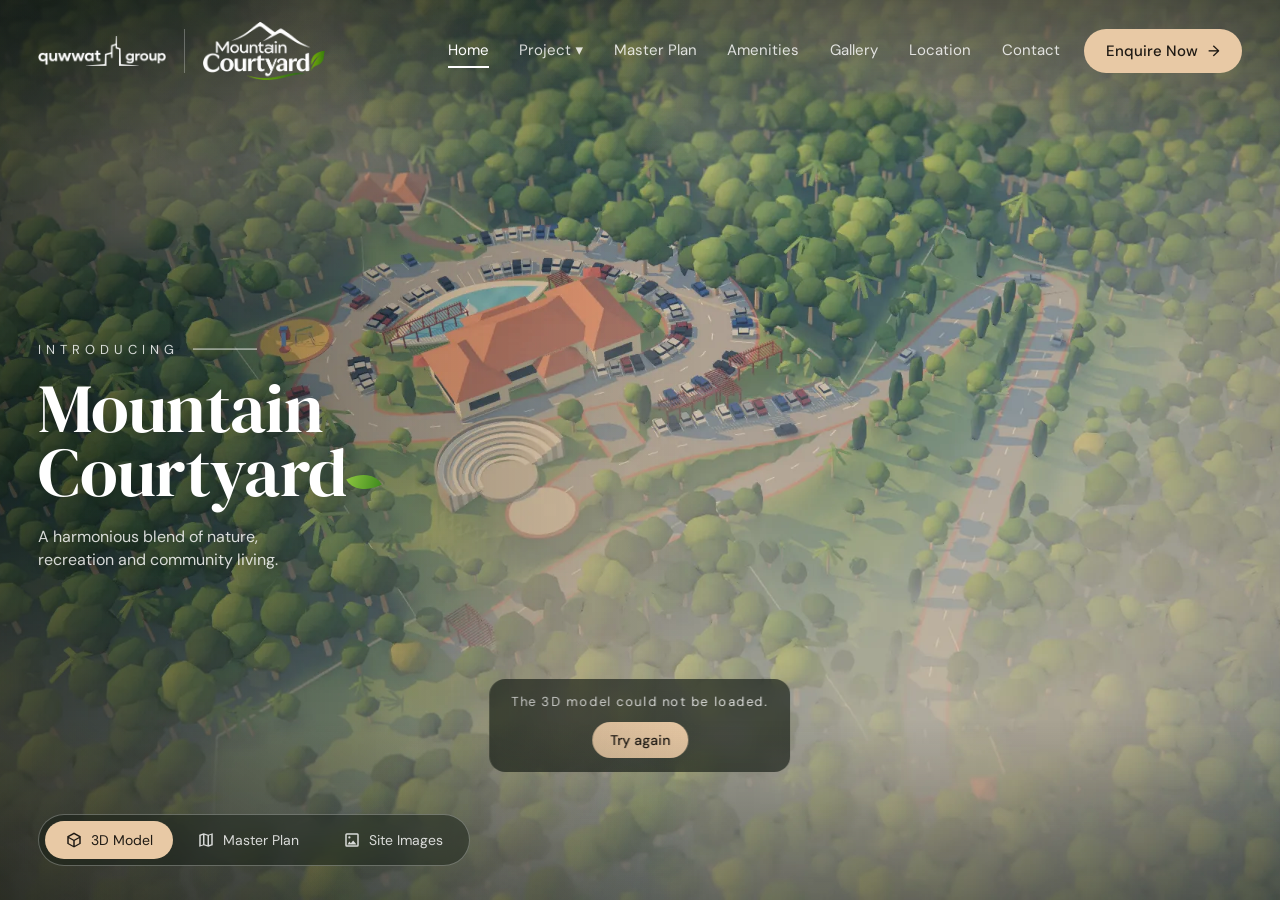
==== index.html @ 10a8ca5a "R9: poster image, benchmark-picked quality tiers - Poster stills of the scene show from the first pa" ====
<!doctype html>
<html lang="en">
<head>
  <meta charset="utf-8" />
  <meta name="viewport" content="width=device-width, initial-scale=1" />
  <title>Mountain Courtyard — Quwwat Group</title>
  <meta name="description" content="Mountain Courtyard by Quwwat Group — a harmonious blend of nature, recreation and community living." />
  <link rel="preconnect" href="https://fonts.googleapis.com" />
  <link rel="preconnect" href="https://fonts.gstatic.com" crossorigin />
  <link href="https://fonts.googleapis.com/css2?family=DM+Sans:wght@400;500;600&family=DM+Serif+Display&display=swap" rel="stylesheet" />
  <link rel="stylesheet" href="./src/styles/hero.css" />
  <link rel="modulepreload" href="./src/hero/main.js" />
  <script type="importmap">
    { "imports": {
      "three": "https://cdn.jsdelivr.net/npm/three@0.170.0/build/three.module.js",
      "three/addons/": "https://cdn.jsdelivr.net/npm/three@0.170.0/examples/jsm/"
    } }
  </script>
</head>
<body>
  <section class="hero is-loading" id="hero">
    <!-- WebGL canvas + CSS2D label layer are injected here -->
    <div class="hero__stage" id="stage" aria-label="Interactive 3D model of Mountain Courtyard"></div>
    <div class="hero__vignette" aria-hidden="true"></div>

    <header class="nav">
      <a class="nav__brand" href="#" aria-label="Quwwat Group — Mountain Courtyard">
        <img src="./public/assets/logos/quwwat_group_logo_white.webp" width="136" height="32" alt="Quwwat Group" class="nav__logo nav__logo--group" />
        <span class="nav__divider" aria-hidden="true"></span>
        <img src="./public/assets/logos/mountain_courtyard_logo_white.webp" width="135" height="64" alt="Mountain Courtyard" class="nav__logo nav__logo--project" />
      </a>
      <nav class="nav__links" id="nav-links" aria-label="Primary">
        <a href="#" class="is-active">Home</a>
        <a href="#">Project <span aria-hidden="true">▾</span></a>
        <a href="#">Master Plan</a>
        <a href="#">Amenities</a>
        <a href="#">Gallery</a>
        <a href="#">Location</a>
        <a href="#">Contact</a>
      </nav>
      <a href="#contact" class="btn btn--sand nav__cta">Enquire Now <span aria-hidden="true">→</span></a>
      <button class="nav__toggle" type="button" aria-expanded="false" aria-controls="nav-links" aria-label="Open menu"><span></span><span></span><span></span></button>
    </header>

    <div class="hero__copy">
      <p class="eyebrow">Introducing</p>
      <h1 class="hero__title">Mountain<br />Courtyard<span class="leaf" aria-hidden="true"></span></h1>
      <p class="hero__lead">A harmonious blend of nature, <br />recreation and community living.</p>
    </div>

    <div class="views" role="tablist" aria-label="View mode">
      <button role="tab" id="tab-3d" aria-selected="true" aria-controls="stage" class="views__tab is-active" data-view="3d">
        <svg viewBox="0 0 24 24" aria-hidden="true"><path d="M12 2 3 7v10l9 5 9-5V7l-9-5Zm0 2.3L18.7 8 12 11.7 5.3 8 12 4.3ZM5 9.7l6 3.3v6.6l-6-3.3V9.7Zm8 9.9V13l6-3.3v6.6l-6 3.3Z"/></svg>3D Model</button>
      <button role="tab" id="tab-plan" aria-selected="false" aria-controls="panel-plan" tabindex="-1" class="views__tab" data-view="plan">
        <svg viewBox="0 0 24 24" aria-hidden="true"><path d="m15 5-6-2-6 2v16l6-2 6 2 6-2V3l-6 2ZM10 5.1l4 1.3v12.5l-4-1.3V5.1ZM5 6.4l3-1v12.5l-3 1V6.4Zm14 11.2-3 1V6.1l3-1v12.5Z"/></svg>Master Plan</button>
      <button role="tab" id="tab-images" aria-selected="false" aria-controls="panel-images" tabindex="-1" class="views__tab" data-view="images">
        <svg viewBox="0 0 24 24" aria-hidden="true"><path d="M19 3H5a2 2 0 0 0-2 2v14a2 2 0 0 0 2 2h14a2 2 0 0 0 2-2V5a2 2 0 0 0-2-2Zm0 16H5V5h14v14Zm-5.5-6.5-3 3.9-2-2.4L6 18h12l-4.5-5.5ZM8.5 10A1.5 1.5 0 1 0 8.5 7a1.5 1.5 0 0 0 0 3Z"/></svg>Site Images</button>
    </div>

    <section class="panel" id="panel-plan" role="tabpanel" aria-labelledby="tab-plan" hidden>
      <figure class="panel__figure">
        <img src="./public/assets/images/master-plan.webp" width="1170" height="812" alt="Master plan of Mountain Courtyard township showing the convention centre, pool, amphitheatre, business park and access roads" loading="lazy" />
        <figcaption>Master plan — Mountain Court Yard Township Project</figcaption>
      </figure>
    </section>

    <section class="panel" id="panel-images" role="tabpanel" aria-labelledby="tab-images" hidden>
      <figure class="panel__figure">
        <img id="gallery-img" src="./public/assets/images/site-render.webp" width="1600" height="1203" alt="" loading="lazy" />
        <figcaption id="gallery-caption"></figcaption>
      </figure>
      <button class="panel__arrow panel__arrow--prev" type="button" data-dir="-1" aria-label="Previous image">‹</button>
      <button class="panel__arrow panel__arrow--next" type="button" data-dir="1" aria-label="Next image">›</button>
      <p class="panel__count" id="gallery-count" aria-live="polite"></p>
    </section>

    <div class="map-controls" aria-label="Map controls">
      <div class="compass" id="compass" title="North"><span>N</span><i></i></div>
      <button class="ctl" data-action="fullscreen" title="Fullscreen" aria-label="Fullscreen">⛶</button>
      <button class="ctl" data-action="reset" title="Reset view" aria-label="Reset view">⟳</button>
      <div class="ctl-group">
        <button class="ctl" data-action="zoom-in" title="Zoom in" aria-label="Zoom in">+</button>
        <button class="ctl" data-action="zoom-out" title="Zoom out" aria-label="Zoom out">−</button>
      </div>
      <button class="ctl" data-action="layers" title="Labels" aria-label="Toggle labels">◈</button>
    </div>

    <div class="shots" aria-label="Camera presets">
      <button class="shots__arrow" data-dir="-1" aria-label="Previous">‹</button>
      <div class="shots__track" id="shots">
        <button class="shot is-active" data-preset="aerial"><span>Aerial View</span></button>
        <button class="shot" data-preset="main-building"><span>Main Building</span></button>
        <button class="shot" data-preset="recreation"><span>Recreation Zone</span></button>
      </div>
      <button class="shots__arrow" data-dir="1" aria-label="Next">›</button>
    </div>

    <!-- Poster: a still of the 3D scene, on screen from the first paint; it stays when the 3D cannot or should not load -->
    <div class="loader" id="loader">
      <picture class="loader__poster">
        <source media="(max-width: 760px), (orientation: portrait)" srcset="./public/assets/images/hero-poster-mobile.webp" />
        <img src="./public/assets/images/hero-poster.webp" width="1920" height="1200" fetchpriority="high"
          alt="Aerial view of Mountain Courtyard: the convention centre, pool and amphitheatre in a forested valley" />
      </picture>
      <div class="loader__status" role="status" aria-live="polite">
        <div class="loader__bar"><i id="loader-fill"></i></div>
        <p id="loader-text">Loading 3D model…</p>
      </div>
    </div>
  </section>

  <script>
    // Browsers block ES modules on file:// pages, so the 3D scene can never load there.
    if (location.protocol === 'file:') {
      document.getElementById('loader-text').innerHTML =
        'This page must be served over http.<br>Double-click <b>start.bat</b> in the project folder (or run <code>python serve.py</code>)<br>and open <b>http://localhost:5173</b>.';
      document.getElementById('loader-text').style.cssText = 'text-align:center;line-height:1.8;letter-spacing:.04em';
    }
  </script>
  <script type="module" src="./src/hero/main.js"></script>
</body>
</html>
---- src/styles/hero.css ----
:root {
  --ink: #ffffff;
  --ink-soft: rgba(255, 255, 255, .82);
  --glass: rgba(14, 22, 16, .42);
  --glass-strong: rgba(14, 22, 16, .62);
  --line: rgba(255, 255, 255, .28);
  --sand: #e8c9a5;
  --sand-ink: #1f1a14;
  --font-ui: "DM Sans", system-ui, sans-serif;
  --font-display: "DM Serif Display", Georgia, serif;
  --gutter: clamp(16px, 3vw, 48px);
}
* { box-sizing: border-box; }
html, body { margin: 0; height: 100%; background: #1c2a1c; color: var(--ink); font-family: var(--font-ui); }
button { font: inherit; color: inherit; }

.hero { position: relative; height: 100vh; height: 100svh; min-height: 560px; overflow: hidden; isolation: isolate; }
.hero__stage { position: absolute; inset: 0; z-index: 0; }
.hero__stage canvas { display: block; width: 100%; height: 100%; touch-action: none; }
.hero__stage .labels { position: absolute; inset: 0; pointer-events: none; }
.hero__vignette { position: absolute; inset: 0; z-index: 1; pointer-events: none;
  background:
    linear-gradient(90deg, rgba(8, 14, 9, .55) 0%, rgba(8, 14, 9, .18) 32%, transparent 55%),
    linear-gradient(180deg, rgba(8, 14, 9, .45) 0%, transparent 18%, transparent 80%, rgba(8, 14, 9, .35) 100%); }

/* ---------- nav ---------- */
.nav { position: absolute; z-index: 3; top: 0; left: 0; right: 0; display: flex; align-items: center; gap: 24px;
  padding: 22px var(--gutter); }
.nav__brand { display: flex; align-items: center; gap: 18px; text-decoration: none; }
.nav__logo--group { height: 30px; width: auto; }
.nav__logo--project { height: 58px; width: auto; }
.nav__divider { width: 1px; height: 44px; background: var(--line); }
.nav__links { display: flex; gap: clamp(16px, 2.4vw, 40px); margin-left: auto; }
.nav__links a { color: var(--ink-soft); text-decoration: none; font-size: 15px; padding: 6px 0; border-bottom: 2px solid transparent; }
.nav__links a:hover, .nav__links a.is-active { color: var(--ink); border-color: var(--ink); }

.btn { white-space: nowrap; display: inline-flex; align-items: center; gap: 10px; border-radius: 999px; padding: 12px 22px; font-weight: 500;
  font-size: 15px; text-decoration: none; cursor: pointer; border: 0; transition: transform .2s, background .2s; }
.btn:hover { transform: translateY(-1px); }
.btn--sand { background: var(--sand); color: var(--sand-ink); }
.btn--ghost { background: rgba(0, 0, 0, .18); border: 1.5px solid rgba(255, 255, 255, .7); color: var(--ink); backdrop-filter: blur(6px); }
.btn__play { display: grid; place-items: center; width: 30px; height: 30px; border-radius: 50%; background: var(--sand); color: var(--sand-ink); font-size: 11px; }

/* ---------- hero copy ---------- */
.hero__copy { position: absolute; z-index: 2; left: var(--gutter); top: 50%; transform: translateY(-42%); max-width: 460px; pointer-events: none; }
.hero__copy > * { pointer-events: auto; }
.eyebrow { display: flex; align-items: center; gap: 14px; margin: 0 0 18px; font-size: 13px; letter-spacing: .38em; text-transform: uppercase; color: var(--ink-soft); }
.eyebrow::after { content: ""; width: 64px; height: 1px; background: var(--ink-soft); }
.hero__title { margin: 0; font: 400 clamp(44px, 5.4vw, 86px)/.92 var(--font-display); letter-spacing: -.01em; text-shadow: 0 2px 24px rgba(0, 0, 0, .35); }
.leaf { display: inline-block; width: .42em; height: .3em; margin-left: .06em; border-radius: 0 100% 0 100%; background: linear-gradient(135deg, #8cc63f, #3f8a1e); transform: rotate(-28deg) translateY(-.05em); }
.hero__lead { margin: 22px 0 30px; font-size: clamp(16px, 1.25vw, 20px); line-height: 1.45; color: var(--ink-soft); text-shadow: 0 1px 12px rgba(0, 0, 0, .4); }

/* ---------- view switcher ---------- */
.views { position: absolute; z-index: 2; left: var(--gutter); bottom: 34px; display: flex; gap: 4px; padding: 6px;
  border-radius: 999px; background: var(--glass); border: 1px solid var(--line); backdrop-filter: blur(10px); }
.views__tab { white-space: nowrap; border: 0; background: transparent; padding: 10px 20px; border-radius: 999px; cursor: pointer; color: var(--ink-soft); font-size: 14px; }
.views__tab.is-active { background: var(--sand); color: var(--sand-ink); }

/* ---------- map controls ---------- */
.map-controls { position: absolute; z-index: 2; right: var(--gutter); top: 50%; transform: translateY(-50%); display: flex; flex-direction: column; align-items: center; gap: 12px; }
.compass { position: relative; width: 62px; height: 62px; border-radius: 50%; background: var(--glass-strong); border: 1.5px solid var(--line); margin-bottom: 18px; }
.compass span { position: absolute; top: 6px; left: 50%; transform: translateX(-50%); font-size: 11px; font-weight: 600; }
.compass i { position: absolute; left: 50%; top: 50%; width: 0; height: 0; border-left: 6px solid transparent; border-right: 6px solid transparent;
  border-bottom: 20px solid #e2463a; transform: translate(-50%, -78%); transform-origin: 50% 78%; }
.ctl-group { display: flex; flex-direction: column; border-radius: 14px; overflow: hidden; background: var(--glass-strong); border: 1px solid var(--line); }
.ctl { width: 48px; height: 48px; border: 0; border-radius: 14px; background: var(--glass-strong); cursor: pointer; font-size: 20px; display: grid; place-items: center; }
.ctl-group .ctl { border-radius: 0; background: transparent; }
.ctl:hover { background: rgba(255, 255, 255, .16); }

/* ---------- camera preset thumbnails ---------- */
.shots { position: absolute; z-index: 2; right: var(--gutter); bottom: 34px; display: flex; align-items: center; gap: 10px; padding: 14px;
  border-radius: 18px; background: var(--glass); border: 1px solid var(--line); backdrop-filter: blur(10px); }
.shots__track { display: flex; gap: 12px; }
.shot { position: relative; width: 168px; height: 108px; border-radius: 10px; border: 2px solid transparent; cursor: pointer; overflow: hidden;
  background: linear-gradient(160deg, #6f9a4a, #2f4d24) center/cover; }
.shot.is-active { border-color: #fff; }
.shot span { position: absolute; left: 10px; bottom: 8px; font-size: 13px; text-shadow: 0 1px 6px rgba(0, 0, 0, .7); }
.shots__arrow { width: 34px; height: 34px; border-radius: 50%; border: 1px solid var(--line); background: rgba(0, 0, 0, .25); cursor: pointer; font-size: 18px; }

/* ---------- loader / poster ---------- */
/* The poster (a still of the 3D scene) sits where the canvas will be, under the vignette, nav and hero copy,
   so the page looks complete from the first paint. It fades out when the 3D scene is ready and stays put
   (.is-static) when 3D is unavailable or data saver is on. */
.loader { position: absolute; z-index: 0; inset: 0; background: radial-gradient(circle at 50% 45%, #2c4a2a, #121c13);
  transition: opacity .9s ease, visibility .9s; }
.loader.is-done { opacity: 0; visibility: hidden; }
.loader__poster img { position: absolute; inset: 0; width: 100%; height: 100%; object-fit: cover; }
.loader__status { position: absolute; left: 50%; bottom: 128px; transform: translateX(-50%); display: grid; justify-items: center; gap: 12px;
  padding: 14px 22px; border-radius: 16px; background: var(--glass-strong); backdrop-filter: blur(8px); }
.loader__bar { width: 220px; height: 3px; border-radius: 3px; background: rgba(255, 255, 255, .15); overflow: hidden; }
.loader__bar i { display: block; height: 100%; width: 0; background: var(--sand); transition: width .2s; }
.loader p { margin: 0; font-size: 13px; letter-spacing: .12em; color: var(--ink-soft); text-align: center; }
.loader__action { border: 0; cursor: pointer; padding: 9px 18px; font-size: 14px; }
/* 3D controls only make sense once the scene is running */
.hero.is-loading .shots, .hero.is-loading .map-controls, .hero.is-static .shots, .hero.is-static .map-controls { visibility: hidden; }
.hero.is-static .loader__bar { display: none; }
.hero.view-2d .loader { display: none; }

/* ---------- responsive ---------- */
@media (max-width: 1100px) {
  .nav__links { display: none; }
  .nav .btn--sand { margin-left: auto; }
  .shot { width: 128px; height: 84px; }
}
@media (max-width: 760px) {
  .nav { padding-top: 14px; gap: 12px; }
  .nav__logo--group { height: 20px; } .nav__logo--project { height: 38px; } .nav__divider { height: 28px; }
  .nav .btn--sand { padding: 9px 14px; font-size: 13px; }
  .hero__copy { top: auto; bottom: 150px; transform: none; right: var(--gutter); }
  .hero__lead br { display: none; }
  .map-controls { top: 96px; transform: none; gap: 8px; }
  .compass { width: 46px; height: 46px; margin-bottom: 6px; }
  .ctl { width: 40px; height: 40px; font-size: 17px; }
  .shots { display: none; }
  .views { left: 50%; transform: translateX(-50%); bottom: 18px; }
  .views__tab { padding: 9px 14px; font-size: 13px; }
}
@media (prefers-reduced-motion: reduce) { * { transition: none !important; } }

/* ---------- controls feedback ---------- */
.hero__stage canvas:focus-visible { outline: 2px solid var(--sand); outline-offset: -4px; }
.zoom-hint { position: absolute; left: 50%; top: 50%; transform: translate(-50%, -50%); z-index: 2; padding: 10px 18px; border-radius: 999px;
  background: rgba(10, 16, 11, .72); font-size: 14px; pointer-events: none; opacity: 0; transition: opacity .3s; }
.zoom-hint.is-visible { opacity: 1; }
.intro-skip { position: absolute; left: 50%; bottom: 150px; transform: translateX(-50%); z-index: 3; padding: 9px 18px; border: 1px solid var(--line);
  border-radius: 999px; background: var(--glass-strong); color: var(--ink); font: 500 13px var(--font-ui); letter-spacing: .08em; cursor: pointer;
  opacity: 0; visibility: hidden; transition: opacity .4s, visibility .4s; }
.intro-skip.is-visible { opacity: 1; visibility: visible; }
.compass { cursor: pointer; }
.compass i { transition: none; }
.hero:fullscreen .nav, .hero:fullscreen .hero__copy { opacity: .0; pointer-events: none; }

/* ---------- hotspot labels (CSS2D) ---------- */
.labels { z-index: 1; }
.labels--off .pin { visibility: hidden; }
.pin { display: flex; flex-direction: column; align-items: center; padding: 0; border: 0; background: none; cursor: pointer;
  pointer-events: auto; transition: opacity .25s; color: var(--ink); font: 500 13px/1 var(--font-ui); }
.pin.is-hidden { pointer-events: none; }
.pin__label { padding: 8px 13px; border-radius: 999px; background: rgba(14, 22, 16, .7); border: 1px solid rgba(255, 255, 255, .35);
  backdrop-filter: blur(8px); white-space: nowrap; box-shadow: 0 4px 16px rgba(0, 0, 0, .25); transition: background .2s, color .2s, transform .2s; }
.pin__stem { width: 1.5px; height: 26px; background: linear-gradient(rgba(255, 255, 255, .8), rgba(255, 255, 255, .2)); }
.pin__dot { width: 10px; height: 10px; border-radius: 50%; background: var(--sand); box-shadow: 0 0 0 4px rgba(232, 201, 165, .35); animation: pin-pulse 2.4s ease-in-out infinite; }
.pin:hover .pin__label, .pin:focus-visible .pin__label { background: var(--sand); color: var(--sand-ink); transform: translateY(-2px); }
.pin:focus-visible { outline: none; }
.pin:focus-visible .pin__label { outline: 2px solid #fff; outline-offset: 2px; }
@keyframes pin-pulse { 50% { box-shadow: 0 0 0 9px rgba(232, 201, 165, 0); } }

/* ---------- detail card ---------- */
.card { position: relative; width: 320px; border-radius: 16px; overflow: hidden; pointer-events: auto;
  background: rgba(250, 246, 240, .97); color: #1f2a20; box-shadow: 0 18px 50px rgba(0, 0, 0, .35);
  opacity: 0; transition: opacity .25s ease; font-family: var(--font-ui); }
.card.is-open { opacity: 1; }
.card::after { content: ""; position: absolute; left: -7px; top: 50%; width: 14px; height: 14px; background: inherit; transform: translateY(-50%) rotate(45deg); }
.card { overflow: visible; } .card__img { border-radius: 16px 16px 0 0; }
.card__img { display: block; width: 100%; height: 150px; object-fit: cover; }
.card__body { padding: 18px 20px 20px; }
.card__eyebrow { margin: 0 0 6px; font-size: 11px; letter-spacing: .22em; text-transform: uppercase; color: #7a6a52; }
.card__title { margin: 0 0 8px; font: 400 26px/1.1 var(--font-display); }
.card__text { margin: 0 0 12px; font-size: 14px; line-height: 1.5; color: #3d4a3e; }
.card__tags { display: flex; flex-wrap: wrap; gap: 6px; margin: 0 0 16px; padding: 0; list-style: none; }
.card__tags li { padding: 4px 10px; border-radius: 999px; background: #e9efe3; color: #35502c; font-size: 12px; }
.card__actions { display: flex; gap: 8px; }
.btn--sm { padding: 9px 16px; font-size: 14px; }
.card__close { position: absolute; top: 10px; right: 10px; width: 30px; height: 30px; border: 0; border-radius: 50%;
  background: rgba(0, 0, 0, .07); color: #1f2a20; font-size: 20px; line-height: 1; cursor: pointer; }
.card__close:hover { background: rgba(0, 0, 0, .14); }
.card:focus { outline: none; }

/* mobile: bottom sheet */
.card--sheet { position: absolute; z-index: 4; left: 12px; right: 12px; bottom: 12px; width: auto; margin: 0; transform: translateY(16px);
  transition: opacity .25s ease, transform .25s ease; }
.card--sheet.is-open { transform: none; }
.card--sheet::after { display: none; }
@media (max-width: 760px) { .pin__label { padding: 6px 10px; font-size: 12px; } .pin__stem { height: 16px; } }
.hero__copy, .views { transition: opacity .3s ease; }
@media (max-width: 760px) { .hero.has-selection .hero__copy, .hero.has-selection .views { opacity: 0; pointer-events: none; } }

/* ===================== Phase 7 polish ===================== */
.views__tab { display: inline-flex; align-items: center; gap: 8px; }
.views__tab svg { width: 18px; height: 18px; fill: currentColor; flex: none; }
.views__tab:focus-visible, .shot:focus-visible, .ctl:focus-visible, .btn:focus-visible, .compass:focus-visible { outline: 2px solid #fff; outline-offset: 2px; }
.shot { background-size: cover; background-position: center; transition: border-color .2s, transform .2s; }
.shot:hover { transform: translateY(-2px); }
.shot::after { content: ""; position: absolute; inset: 0; background: linear-gradient(transparent 55%, rgba(0, 0, 0, .55)); }
.shot span { z-index: 1; }

/* mobile menu */
.nav__toggle { display: none; width: 42px; height: 42px; border: 1px solid var(--line); border-radius: 50%; background: var(--glass-strong);
  cursor: pointer; flex-direction: column; justify-content: center; align-items: center; gap: 4px; }
.nav__toggle span { width: 16px; height: 1.5px; background: #fff; transition: transform .25s, opacity .25s; }
.nav.is-open .nav__toggle span:nth-child(1) { transform: translateY(5.5px) rotate(45deg); }
.nav.is-open .nav__toggle span:nth-child(2) { opacity: 0; }
.nav.is-open .nav__toggle span:nth-child(3) { transform: translateY(-5.5px) rotate(-45deg); }
@media (max-width: 1100px) {
  .nav__toggle { display: inline-flex; }
  .nav .nav__cta { margin-left: auto; }
  .nav__links { position: absolute; top: 100%; right: var(--gutter); left: auto; display: flex; flex-direction: column; gap: 2px; min-width: 220px;
    padding: 10px; border-radius: 16px; background: rgba(14, 22, 16, .9); border: 1px solid var(--line); backdrop-filter: blur(12px);
    opacity: 0; visibility: hidden; transform: translateY(-6px); transition: opacity .2s, transform .2s, visibility .2s; }
  .nav__links a { padding: 10px 12px; border: 0; border-radius: 10px; }
  .nav__links a:hover, .nav__links a.is-active { background: rgba(255, 255, 255, .1); }
  .nav.is-open .nav__links { opacity: 1; visibility: visible; transform: none; }
}

/* master plan / site images panels */
.panel { position: absolute; inset: 0; z-index: 1; display: grid; place-items: center; padding: 110px calc(var(--gutter) + 80px) 120px calc(var(--gutter) + 470px);
  background: radial-gradient(circle at 60% 50%, #2b3f2a, #101810); animation: panel-in .35s ease; }
.panel[hidden] { display: none; }
@keyframes panel-in { from { opacity: 0; } }
.panel__figure { margin: 0; max-width: 100%; max-height: 100%; display: flex; flex-direction: column; align-items: center; gap: 10px; min-height: 0; }
.panel__figure img { max-width: 100%; max-height: calc(100vh - 290px); width: auto; height: auto; border-radius: 14px; box-shadow: 0 20px 60px rgba(0, 0, 0, .45); background: #fff; object-fit: contain; }
.panel__figure figcaption { font-size: 13px; color: var(--ink-soft); }
.panel__arrow { position: absolute; top: 50%; width: 44px; height: 44px; border-radius: 50%; border: 1px solid var(--line); background: var(--glass-strong); font-size: 24px; cursor: pointer; }
.panel__arrow--prev { left: calc(var(--gutter) + 440px); } .panel__arrow--next { right: calc(var(--gutter) + 80px); }
.panel__count { position: absolute; bottom: 92px; left: 50%; margin: 0; font-size: 12px; letter-spacing: .1em; color: var(--ink-soft); }
.hero.view-2d .shots, .hero.view-2d .map-controls, .hero.view-2d .hero__vignette { display: none; }


@media (max-width: 1100px) { .panel { padding: 100px 80px 110px; } .panel__arrow--prev { left: 20px; } .panel__arrow--next { right: 20px; } }
@media (max-width: 760px) {
  .panel { padding: 88px 14px 90px; }
  .panel__figure img { max-height: calc(100svh - 230px); }
  .panel__arrow { top: auto; bottom: 86px; } .panel__count { bottom: 100px; }
  .hero.view-2d .hero__copy { display: none; }
}
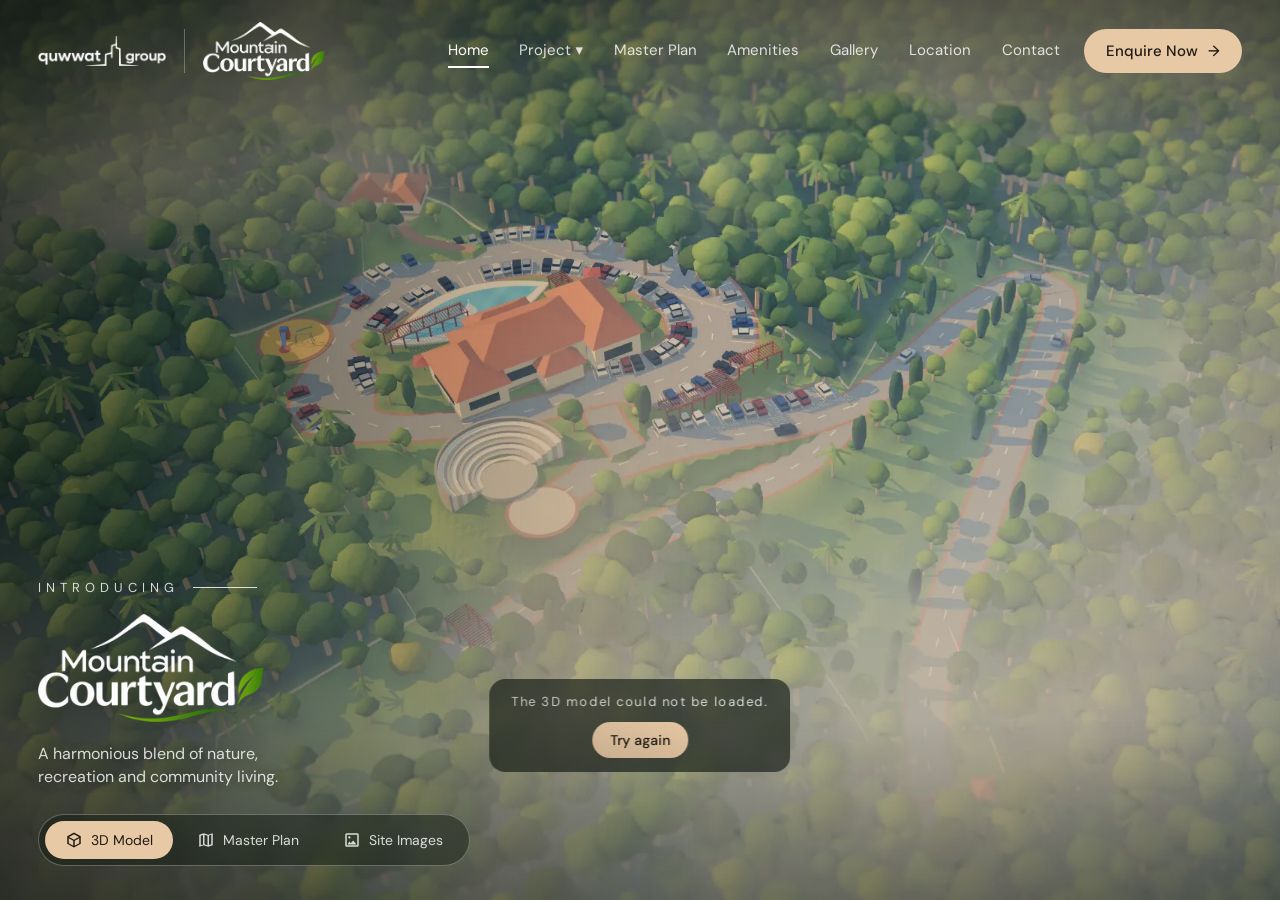
==== commit 32f69273: "Zoomed In and text to logo change" ====
--- a/index.html
+++ b/index.html
@@ -44,7 +44,7 @@
 
     <div class="hero__copy">
       <p class="eyebrow">Introducing</p>
-      <h1 class="hero__title">Mountain<br />Courtyard<span class="leaf" aria-hidden="true"></span></h1>
+      <h1 class="hero__title"><img src="./public/assets/logos/mountain_courtyard_logo_white.webp" width="135" height="64" alt="Mountain Courtyard" class="hero__logo" /></h1>
       <p class="hero__lead">A harmonious blend of nature, <br />recreation and community living.</p>
     </div>
 
--- a/src/styles/hero.css
+++ b/src/styles/hero.css
@@ -42,13 +42,14 @@
 .btn__play { display: grid; place-items: center; width: 30px; height: 30px; border-radius: 50%; background: var(--sand); color: var(--sand-ink); font-size: 11px; }
 
 /* ---------- hero copy ---------- */
-.hero__copy { position: absolute; z-index: 2; left: var(--gutter); top: 50%; transform: translateY(-42%); max-width: 460px; pointer-events: none; }
+.hero__copy { position: absolute; z-index: 2; left: var(--gutter); bottom: 112px; max-width: 460px; pointer-events: none; }
 .hero__copy > * { pointer-events: auto; }
 .eyebrow { display: flex; align-items: center; gap: 14px; margin: 0 0 18px; font-size: 13px; letter-spacing: .38em; text-transform: uppercase; color: var(--ink-soft); }
 .eyebrow::after { content: ""; width: 64px; height: 1px; background: var(--ink-soft); }
 .hero__title { margin: 0; font: 400 clamp(44px, 5.4vw, 86px)/.92 var(--font-display); letter-spacing: -.01em; text-shadow: 0 2px 24px rgba(0, 0, 0, .35); }
+.hero__logo { display: block; width: auto; height: clamp(84px, 8.4vw, 140px); filter: drop-shadow(0 2px 18px rgba(0, 0, 0, .35)); }
 .leaf { display: inline-block; width: .42em; height: .3em; margin-left: .06em; border-radius: 0 100% 0 100%; background: linear-gradient(135deg, #8cc63f, #3f8a1e); transform: rotate(-28deg) translateY(-.05em); }
-.hero__lead { margin: 22px 0 30px; font-size: clamp(16px, 1.25vw, 20px); line-height: 1.45; color: var(--ink-soft); text-shadow: 0 1px 12px rgba(0, 0, 0, .4); }
+.hero__lead { margin: 20px 0 0; font-size: clamp(16px, 1.25vw, 20px); line-height: 1.45; color: var(--ink-soft); text-shadow: 0 1px 12px rgba(0, 0, 0, .4); }
 
 /* ---------- view switcher ---------- */
 .views { position: absolute; z-index: 2; left: var(--gutter); bottom: 34px; display: flex; gap: 4px; padding: 6px;
@@ -106,7 +107,10 @@
   .nav { padding-top: 14px; gap: 12px; }
   .nav__logo--group { height: 20px; } .nav__logo--project { height: 38px; } .nav__divider { height: 28px; }
   .nav .btn--sand { padding: 9px 14px; font-size: 13px; }
-  .hero__copy { top: auto; bottom: 150px; transform: none; right: var(--gutter); }
+  .hero__copy { bottom: 86px; right: var(--gutter); }
+  .hero__logo { height: 72px; }
+  .eyebrow { margin-bottom: 12px; }
+  .hero__lead { margin-top: 12px; }
   .hero__lead br { display: none; }
   .map-controls { top: 96px; transform: none; gap: 8px; }
   .compass { width: 46px; height: 46px; margin-bottom: 6px; }
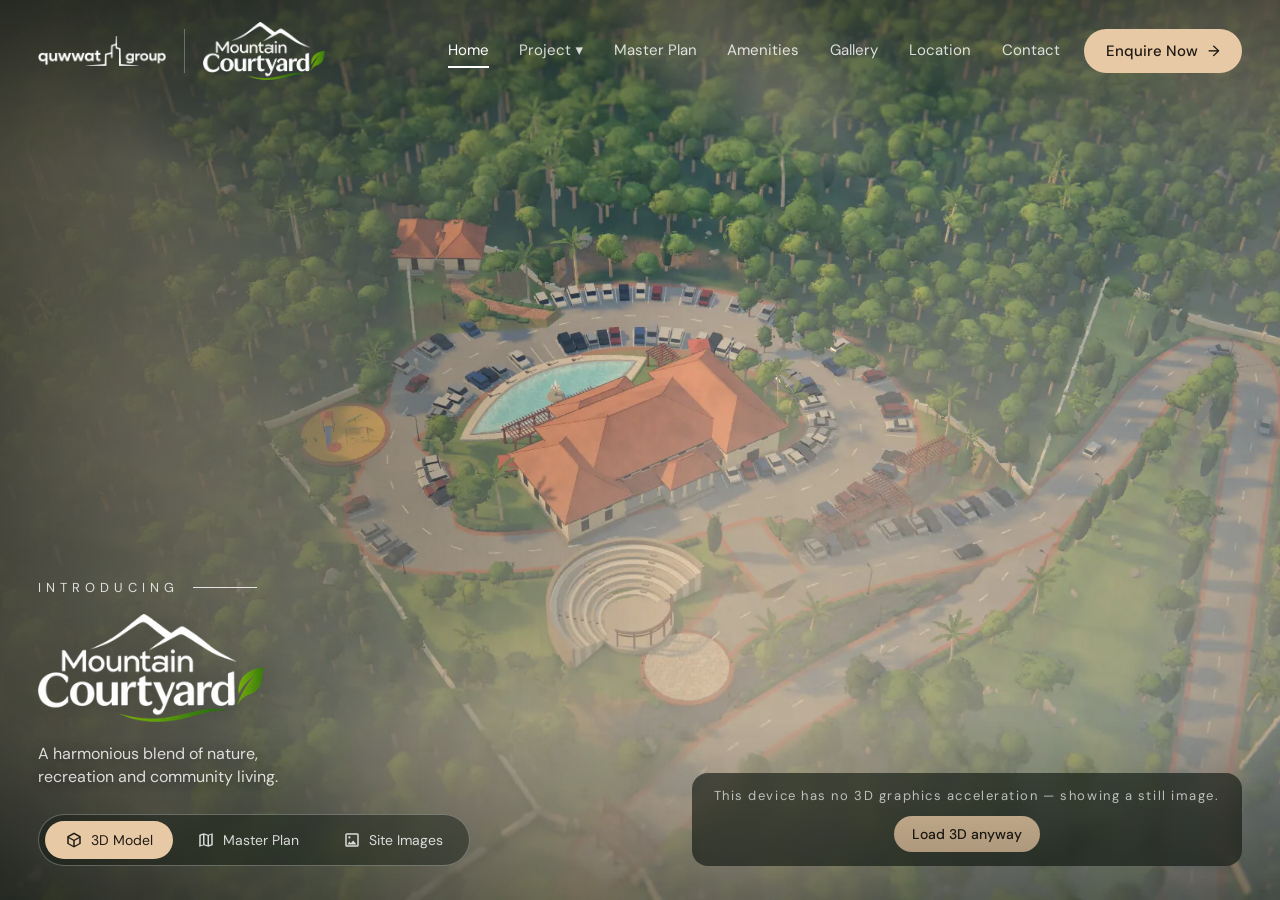
==== commit 1ba16a9a: "R9: three-file model with streaming forest, rebuild script, Lighthouse fixes - R9.2: the model build" ====
--- a/index.html
+++ b/index.html
@@ -7,7 +7,9 @@
   <meta name="description" content="Mountain Courtyard by Quwwat Group — a harmonious blend of nature, recreation and community living." />
   <link rel="preconnect" href="https://fonts.googleapis.com" />
   <link rel="preconnect" href="https://fonts.gstatic.com" crossorigin />
-  <link href="https://fonts.googleapis.com/css2?family=DM+Sans:wght@400;500;600&family=DM+Serif+Display&display=swap" rel="stylesheet" />
+  <!-- Fonts load without holding up the first paint (text shows in the fallback face, then swaps) -->
+  <link rel="stylesheet" href="https://fonts.googleapis.com/css2?family=DM+Sans:wght@400;500;600&family=DM+Serif+Display&display=swap" media="print" onload="this.media='all'" />
+  <noscript><link rel="stylesheet" href="https://fonts.googleapis.com/css2?family=DM+Sans:wght@400;500;600&family=DM+Serif+Display&display=swap" /></noscript>
   <link rel="stylesheet" href="./src/styles/hero.css" />
   <link rel="modulepreload" href="./src/hero/main.js" />
   <script type="importmap">
@@ -20,7 +22,7 @@
 <body>
   <section class="hero is-loading" id="hero">
     <!-- WebGL canvas + CSS2D label layer are injected here -->
-    <div class="hero__stage" id="stage" aria-label="Interactive 3D model of Mountain Courtyard"></div>
+    <div class="hero__stage" id="stage" role="region" aria-label="Interactive 3D model of Mountain Courtyard"></div>
     <div class="hero__vignette" aria-hidden="true"></div>
 
     <header class="nav">
@@ -74,7 +76,7 @@
       <p class="panel__count" id="gallery-count" aria-live="polite"></p>
     </section>
 
-    <div class="map-controls" aria-label="Map controls">
+    <div class="map-controls" role="group" aria-label="Map controls">
       <div class="compass" id="compass" title="North"><span>N</span><i></i></div>
       <button class="ctl" data-action="fullscreen" title="Fullscreen" aria-label="Fullscreen">⛶</button>
       <button class="ctl" data-action="reset" title="Reset view" aria-label="Reset view">⟳</button>
@@ -85,7 +87,7 @@
       <button class="ctl" data-action="layers" title="Labels" aria-label="Toggle labels">◈</button>
     </div>
 
-    <div class="shots" aria-label="Camera presets">
+    <div class="shots" role="group" aria-label="Camera presets">
       <button class="shots__arrow" data-dir="-1" aria-label="Previous">‹</button>
       <div class="shots__track" id="shots">
         <button class="shot is-active" data-preset="aerial"><span>Aerial View</span></button>
--- a/src/styles/hero.css
+++ b/src/styles/hero.css
@@ -86,7 +86,8 @@
   transition: opacity .9s ease, visibility .9s; }
 .loader.is-done { opacity: 0; visibility: hidden; }
 .loader__poster img { position: absolute; inset: 0; width: 100%; height: 100%; object-fit: cover; }
-.loader__status { position: absolute; left: 50%; bottom: 128px; transform: translateX(-50%); display: grid; justify-items: center; gap: 12px;
+/* The loading note sits where the preset thumbnails appear later (bottom right), clear of the hero copy. */
+.loader__status { position: absolute; right: var(--gutter); bottom: 34px; display: grid; justify-items: center; gap: 12px;
   padding: 14px 22px; border-radius: 16px; background: var(--glass-strong); backdrop-filter: blur(8px); }
 .loader__bar { width: 220px; height: 3px; border-radius: 3px; background: rgba(255, 255, 255, .15); overflow: hidden; }
 .loader__bar i { display: block; height: 100%; width: 0; background: var(--sand); transition: width .2s; }
@@ -126,10 +127,15 @@
 .zoom-hint { position: absolute; left: 50%; top: 50%; transform: translate(-50%, -50%); z-index: 2; padding: 10px 18px; border-radius: 999px;
   background: rgba(10, 16, 11, .72); font-size: 14px; pointer-events: none; opacity: 0; transition: opacity .3s; }
 .zoom-hint.is-visible { opacity: 1; }
-.intro-skip { position: absolute; left: 50%; bottom: 150px; transform: translateX(-50%); z-index: 3; padding: 9px 18px; border: 1px solid var(--line);
+.intro-skip { position: absolute; right: var(--gutter); bottom: 150px; z-index: 3; padding: 9px 18px; border: 1px solid var(--line);
   border-radius: 999px; background: var(--glass-strong); color: var(--ink); font: 500 13px var(--font-ui); letter-spacing: .08em; cursor: pointer;
   opacity: 0; visibility: hidden; transition: opacity .4s, visibility .4s; }
 .intro-skip.is-visible { opacity: 1; visibility: visible; }
+/* Phones: the hero copy fills the bottom of the screen, so both go under the header instead */
+@media (max-width: 760px) {
+  .loader__status { right: auto; bottom: auto; left: 50%; top: 104px; transform: translateX(-50%); width: max-content; max-width: calc(100% - 2 * var(--gutter)); }
+  .intro-skip { right: auto; bottom: auto; left: 50%; top: 104px; transform: translateX(-50%); }
+}
 .compass { cursor: pointer; }
 .compass i { transition: none; }
 .hero:fullscreen .nav, .hero:fullscreen .hero__copy { opacity: .0; pointer-events: none; }
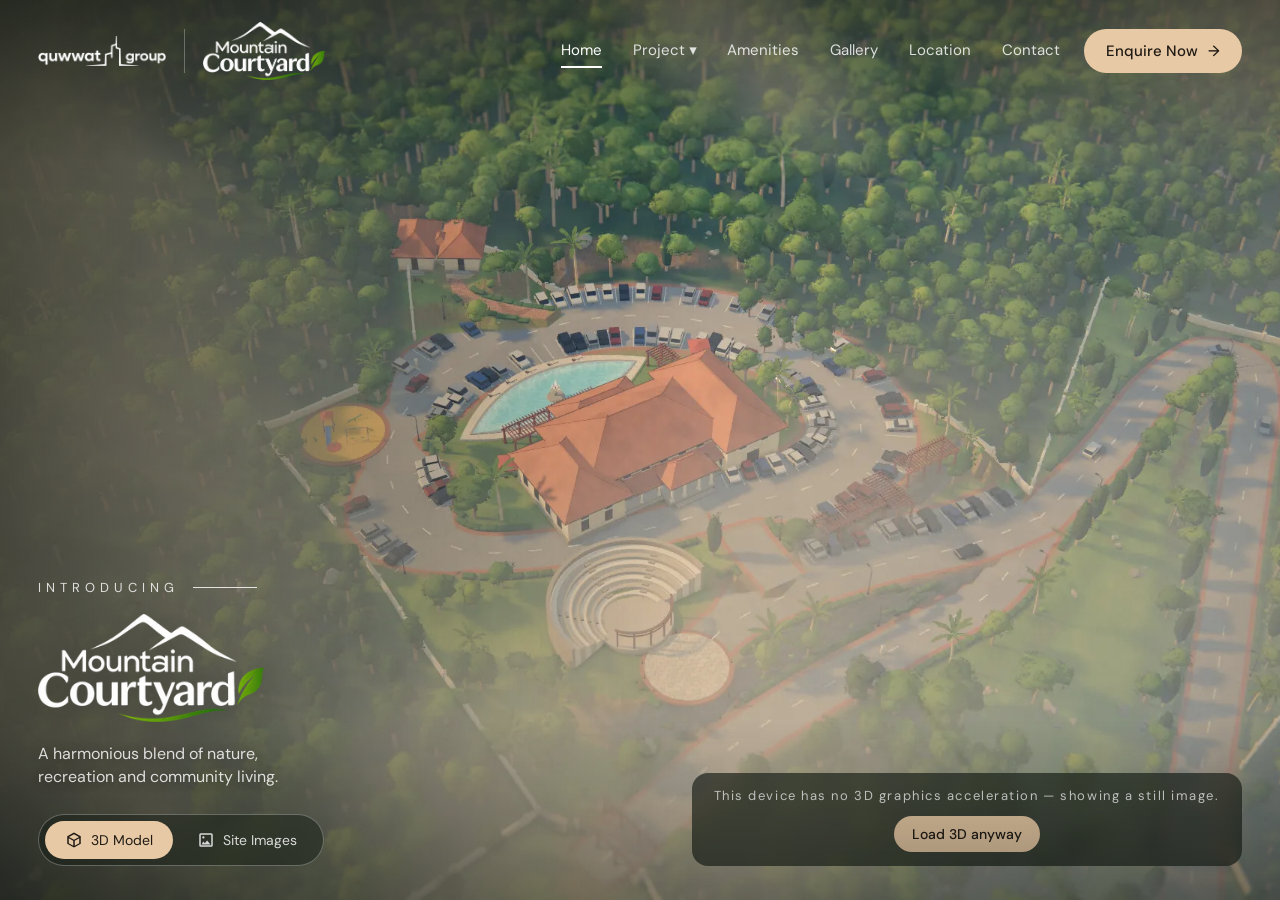
==== commit 271b5caf: "Removed Master Plan" ====
--- a/index.html
+++ b/index.html
@@ -34,7 +34,6 @@
       <nav class="nav__links" id="nav-links" aria-label="Primary">
         <a href="#" class="is-active">Home</a>
         <a href="#">Project <span aria-hidden="true">▾</span></a>
-        <a href="#">Master Plan</a>
         <a href="#">Amenities</a>
         <a href="#">Gallery</a>
         <a href="#">Location</a>
@@ -53,18 +52,9 @@
     <div class="views" role="tablist" aria-label="View mode">
       <button role="tab" id="tab-3d" aria-selected="true" aria-controls="stage" class="views__tab is-active" data-view="3d">
         <svg viewBox="0 0 24 24" aria-hidden="true"><path d="M12 2 3 7v10l9 5 9-5V7l-9-5Zm0 2.3L18.7 8 12 11.7 5.3 8 12 4.3ZM5 9.7l6 3.3v6.6l-6-3.3V9.7Zm8 9.9V13l6-3.3v6.6l-6 3.3Z"/></svg>3D Model</button>
-      <button role="tab" id="tab-plan" aria-selected="false" aria-controls="panel-plan" tabindex="-1" class="views__tab" data-view="plan">
-        <svg viewBox="0 0 24 24" aria-hidden="true"><path d="m15 5-6-2-6 2v16l6-2 6 2 6-2V3l-6 2ZM10 5.1l4 1.3v12.5l-4-1.3V5.1ZM5 6.4l3-1v12.5l-3 1V6.4Zm14 11.2-3 1V6.1l3-1v12.5Z"/></svg>Master Plan</button>
       <button role="tab" id="tab-images" aria-selected="false" aria-controls="panel-images" tabindex="-1" class="views__tab" data-view="images">
         <svg viewBox="0 0 24 24" aria-hidden="true"><path d="M19 3H5a2 2 0 0 0-2 2v14a2 2 0 0 0 2 2h14a2 2 0 0 0 2-2V5a2 2 0 0 0-2-2Zm0 16H5V5h14v14Zm-5.5-6.5-3 3.9-2-2.4L6 18h12l-4.5-5.5ZM8.5 10A1.5 1.5 0 1 0 8.5 7a1.5 1.5 0 0 0 0 3Z"/></svg>Site Images</button>
     </div>
-
-    <section class="panel" id="panel-plan" role="tabpanel" aria-labelledby="tab-plan" hidden>
-      <figure class="panel__figure">
-        <img src="./public/assets/images/master-plan.webp" width="1170" height="812" alt="Master plan of Mountain Courtyard township showing the convention centre, pool, amphitheatre, business park and access roads" loading="lazy" />
-        <figcaption>Master plan — Mountain Court Yard Township Project</figcaption>
-      </figure>
-    </section>
 
     <section class="panel" id="panel-images" role="tabpanel" aria-labelledby="tab-images" hidden>
       <figure class="panel__figure">
--- a/src/styles/hero.css
+++ b/src/styles/hero.css
@@ -212,7 +212,7 @@
   .nav.is-open .nav__links { opacity: 1; visibility: visible; transform: none; }
 }
 
-/* master plan / site images panels */
+/* site images panel */
 .panel { position: absolute; inset: 0; z-index: 1; display: grid; place-items: center; padding: 110px calc(var(--gutter) + 80px) 120px calc(var(--gutter) + 470px);
   background: radial-gradient(circle at 60% 50%, #2b3f2a, #101810); animation: panel-in .35s ease; }
 .panel[hidden] { display: none; }
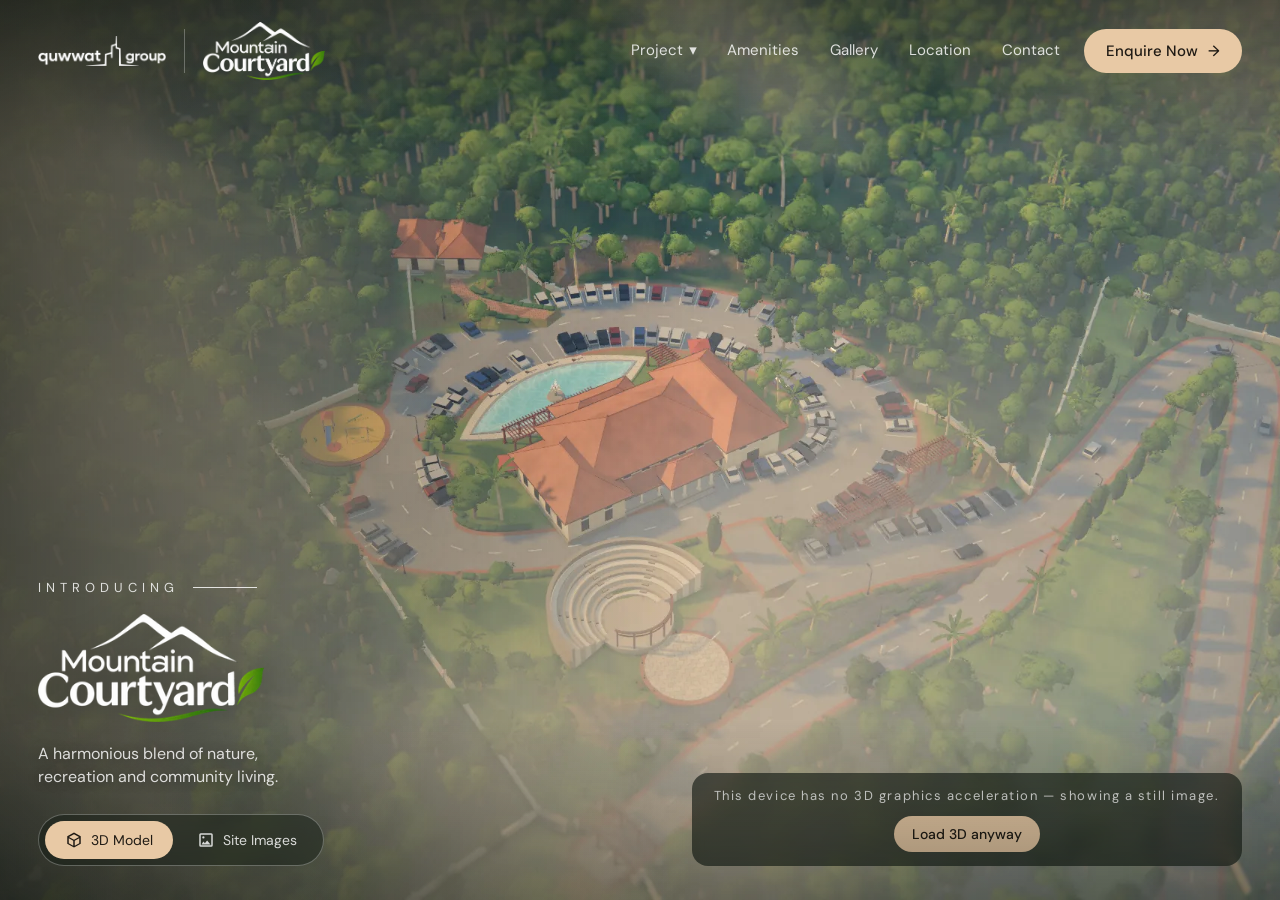
==== commit ebe1334a: "Navbar links" ====
--- a/index.html
+++ b/index.html
@@ -26,14 +26,19 @@
     <div class="hero__vignette" aria-hidden="true"></div>
 
     <header class="nav">
-      <a class="nav__brand" href="#" aria-label="Quwwat Group — Mountain Courtyard">
+      <a class="nav__brand" href="index.html" aria-label="Quwwat Group — Mountain Courtyard">
         <img src="./public/assets/logos/quwwat_group_logo_white.webp" width="136" height="32" alt="Quwwat Group" class="nav__logo nav__logo--group" />
         <span class="nav__divider" aria-hidden="true"></span>
         <img src="./public/assets/logos/mountain_courtyard_logo_white.webp" width="135" height="64" alt="Mountain Courtyard" class="nav__logo nav__logo--project" />
       </a>
       <nav class="nav__links" id="nav-links" aria-label="Primary">
-        <a href="#" class="is-active">Home</a>
-        <a href="#">Project <span aria-hidden="true">▾</span></a>
+        <div class="nav__dropdown">
+          <button class="nav__trigger" type="button" aria-expanded="false" aria-haspopup="true" aria-controls="nav-projects">Project <span class="nav__caret" aria-hidden="true">▾</span></button>
+          <ul class="nav__menu" id="nav-projects">
+            <li><a href="index.html">Mountain Courtyard</a></li>
+            <li><a href="">Goodhope Luxury Flates</a></li>
+          </ul>
+        </div>
         <a href="#">Amenities</a>
         <a href="#">Gallery</a>
         <a href="#">Location</a>
--- a/src/styles/hero.css
+++ b/src/styles/hero.css
@@ -212,6 +212,35 @@
   .nav.is-open .nav__links { opacity: 1; visibility: visible; transform: none; }
 }
 
+/* project dropdown */
+.nav__dropdown { position: relative; }
+.nav__trigger { display: inline-flex; align-items: center; gap: 6px; background: none; border: 0; border-bottom: 2px solid transparent;
+  color: var(--ink-soft); font-size: 15px; padding: 6px 0; cursor: pointer; }
+.nav__trigger:hover, .nav__dropdown.is-open .nav__trigger { color: var(--ink); border-color: var(--ink); }
+.nav__caret { display: inline-block; transition: transform .2s; }
+.nav__dropdown.is-open .nav__caret { transform: rotate(180deg); }
+.nav__menu { list-style: none; margin: 10px 0 0; padding: 8px; min-width: 180px; position: absolute; top: 100%; left: 0;
+  border-radius: 14px; background: rgba(14, 22, 16, .9); border: 1px solid var(--line); backdrop-filter: blur(12px);
+  opacity: 0; visibility: hidden; transform: translateY(-6px); transition: opacity .2s, transform .2s, visibility .2s; }
+.nav__menu::before { content: ""; position: absolute; left: 0; right: 0; top: -12px; height: 12px; } /* keeps hover alive across the gap */
+.nav__dropdown.is-open .nav__menu { opacity: 1; visibility: visible; transform: none; }
+.nav__links .nav__menu a { display: block; padding: 10px 14px; border: 0; border-radius: 10px; white-space: nowrap; }
+.nav__links .nav__menu a:hover { background: rgba(255, 255, 255, .1); border: 0; }
+@media (min-width: 1101px) and (hover: hover) {
+  .nav__dropdown:hover .nav__trigger { color: var(--ink); border-color: var(--ink); }
+  .nav__dropdown:hover .nav__caret { transform: rotate(180deg); }
+  .nav__dropdown:hover .nav__menu { opacity: 1; visibility: visible; transform: none; }
+}
+@media (max-width: 1100px) {
+  /* inside the mobile menu the submenu expands in place */
+  .nav__trigger { width: 100%; justify-content: space-between; padding: 10px 12px; border: 0; border-radius: 10px; }
+  .nav__trigger:hover, .nav__dropdown.is-open .nav__trigger { background: rgba(255, 255, 255, .1); }
+  .nav__menu { display: none; position: static; margin: 2px 0 0; padding: 0 0 0 12px; min-width: 0; border: 0; border-radius: 0;
+    background: none; backdrop-filter: none; opacity: 1; visibility: visible; transform: none; }
+  .nav__menu::before { display: none; }
+  .nav__dropdown.is-open .nav__menu { display: block; }
+}
+
 /* site images panel */
 .panel { position: absolute; inset: 0; z-index: 1; display: grid; place-items: center; padding: 110px calc(var(--gutter) + 80px) 120px calc(var(--gutter) + 470px);
   background: radial-gradient(circle at 60% 50%, #2b3f2a, #101810); animation: panel-in .35s ease; }
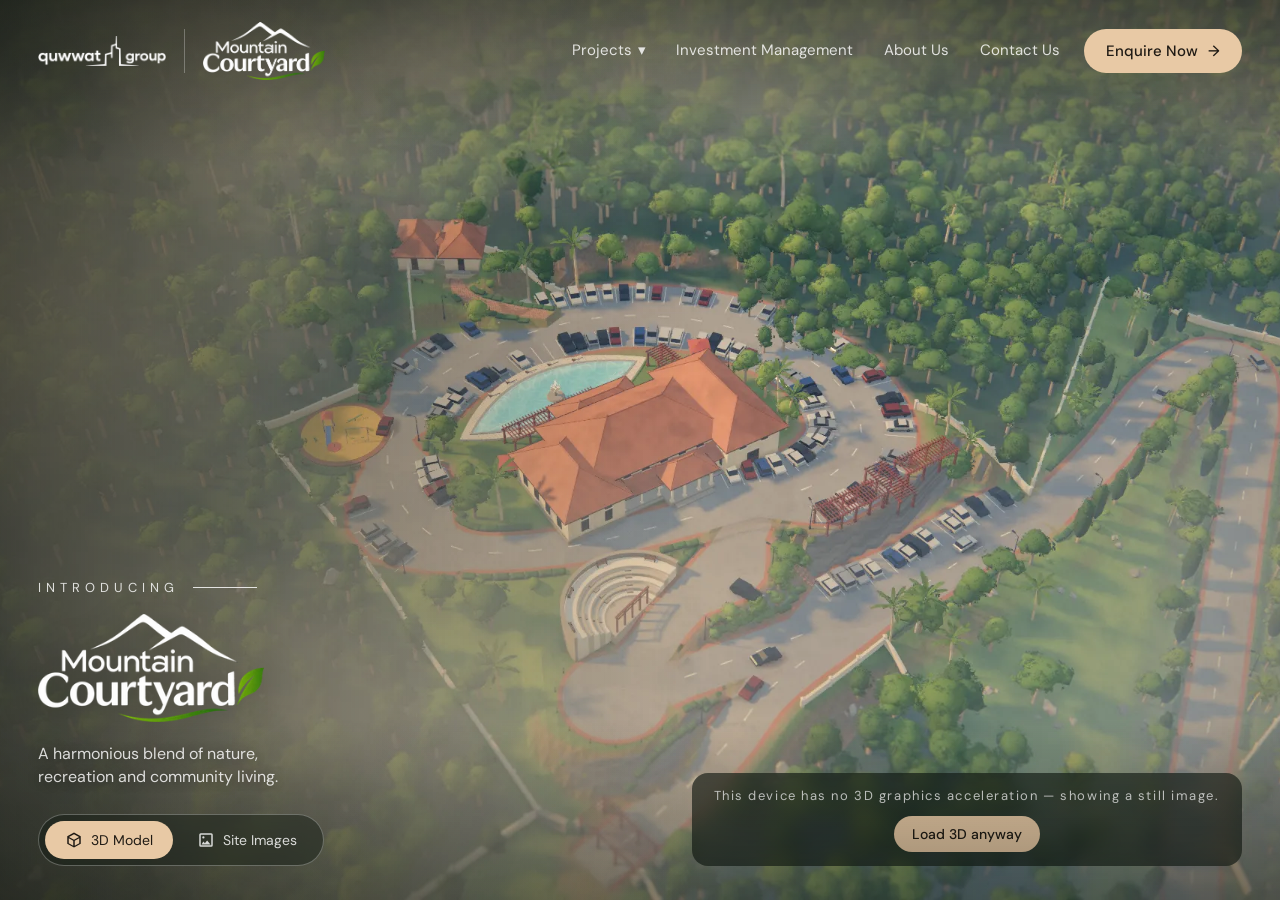
==== commit 5ddd5a5c: "Speed up hero loading: early model downloads, quantized GLBs, single shader compile - prefetch.js: m" ====
--- a/index.html
+++ b/index.html
@@ -33,16 +33,15 @@
       </a>
       <nav class="nav__links" id="nav-links" aria-label="Primary">
         <div class="nav__dropdown">
-          <button class="nav__trigger" type="button" aria-expanded="false" aria-haspopup="true" aria-controls="nav-projects">Project <span class="nav__caret" aria-hidden="true">▾</span></button>
+          <button class="nav__trigger" type="button" aria-expanded="false" aria-haspopup="true" aria-controls="nav-projects">Projects <span class="nav__caret" aria-hidden="true">▾</span></button>
           <ul class="nav__menu" id="nav-projects">
             <li><a href="index.html">Mountain Courtyard</a></li>
             <li><a href="">Goodhope Luxury Flates</a></li>
           </ul>
         </div>
-        <a href="#">Amenities</a>
-        <a href="#">Gallery</a>
-        <a href="#">Location</a>
-        <a href="#">Contact</a>
+        <a href="#">Investment Management</a>
+        <a href="#">About Us</a>
+        <a href="#contact">Contact Us</a>
       </nav>
       <a href="#contact" class="btn btn--sand nav__cta">Enquire Now <span aria-hidden="true">→</span></a>
       <button class="nav__toggle" type="button" aria-expanded="false" aria-controls="nav-links" aria-label="Open menu"><span></span><span></span><span></span></button>
--- a/src/styles/hero.css
+++ b/src/styles/hero.css
@@ -109,7 +109,7 @@
   .nav__logo--group { height: 20px; } .nav__logo--project { height: 38px; } .nav__divider { height: 28px; }
   .nav .btn--sand { padding: 9px 14px; font-size: 13px; }
   .hero__copy { bottom: 86px; right: var(--gutter); }
-  .hero__logo { height: 72px; }
+  .hero__logo { height: 50px; }
   .eyebrow { margin-bottom: 12px; }
   .hero__lead { margin-top: 12px; }
   .hero__lead br { display: none; }
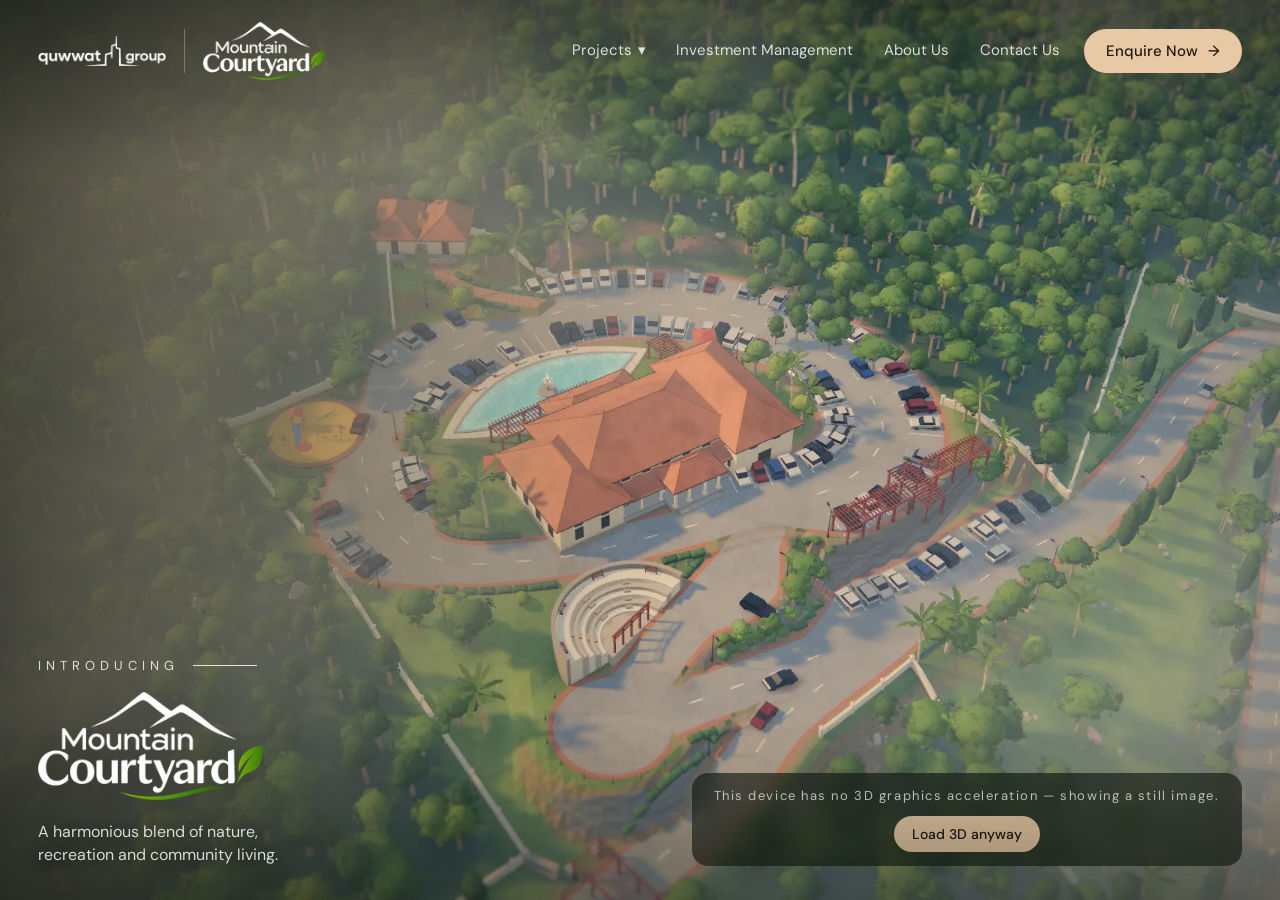
==== commit 1d76ff9a: "Add Investment, About and Contact pages; extend carousel; tidy hero - New pages: investment.html, ab" ====
--- a/index.html
+++ b/index.html
@@ -39,11 +39,11 @@
             <li><a href="">Goodhope Luxury Flates</a></li>
           </ul>
         </div>
-        <a href="#">Investment Management</a>
-        <a href="#">About Us</a>
-        <a href="#contact">Contact Us</a>
+        <a href="investment.html">Investment Management</a>
+        <a href="about.html">About Us</a>
+        <a href="contact.html">Contact Us</a>
       </nav>
-      <a href="#contact" class="btn btn--sand nav__cta">Enquire Now <span aria-hidden="true">→</span></a>
+      <a href="contact.html" class="btn btn--sand nav__cta">Enquire Now <span aria-hidden="true">→</span></a>
       <button class="nav__toggle" type="button" aria-expanded="false" aria-controls="nav-links" aria-label="Open menu"><span></span><span></span><span></span></button>
     </header>
 
@@ -51,13 +51,6 @@
       <p class="eyebrow">Introducing</p>
       <h1 class="hero__title"><img src="./public/assets/logos/mountain_courtyard_logo_white.webp" width="135" height="64" alt="Mountain Courtyard" class="hero__logo" /></h1>
       <p class="hero__lead">A harmonious blend of nature, <br />recreation and community living.</p>
-    </div>
-
-    <div class="views" role="tablist" aria-label="View mode">
-      <button role="tab" id="tab-3d" aria-selected="true" aria-controls="stage" class="views__tab is-active" data-view="3d">
-        <svg viewBox="0 0 24 24" aria-hidden="true"><path d="M12 2 3 7v10l9 5 9-5V7l-9-5Zm0 2.3L18.7 8 12 11.7 5.3 8 12 4.3ZM5 9.7l6 3.3v6.6l-6-3.3V9.7Zm8 9.9V13l6-3.3v6.6l-6 3.3Z"/></svg>3D Model</button>
-      <button role="tab" id="tab-images" aria-selected="false" aria-controls="panel-images" tabindex="-1" class="views__tab" data-view="images">
-        <svg viewBox="0 0 24 24" aria-hidden="true"><path d="M19 3H5a2 2 0 0 0-2 2v14a2 2 0 0 0 2 2h14a2 2 0 0 0 2-2V5a2 2 0 0 0-2-2Zm0 16H5V5h14v14Zm-5.5-6.5-3 3.9-2-2.4L6 18h12l-4.5-5.5ZM8.5 10A1.5 1.5 0 1 0 8.5 7a1.5 1.5 0 0 0 0 3Z"/></svg>Site Images</button>
     </div>
 
     <section class="panel" id="panel-images" role="tabpanel" aria-labelledby="tab-images" hidden>
@@ -87,6 +80,12 @@
         <button class="shot is-active" data-preset="aerial"><span>Aerial View</span></button>
         <button class="shot" data-preset="main-building"><span>Main Building</span></button>
         <button class="shot" data-preset="recreation"><span>Recreation Zone</span></button>
+        <button class="shot" data-preset="swimming-pool"><span>Swimming Pool</span></button>
+        <button class="shot" data-preset="amphitheater"><span>Amphitheatre</span></button>
+        <button class="shot" data-preset="prayer-hall"><span>Prayer Hall</span></button>
+        <button class="shot" data-preset="parking"><span>Visitor Parking</span></button>
+        <button class="shot" data-preset="gate-south"><span>Nellankandi Gate</span></button>
+        <button class="shot" data-preset="gate-west"><span>West Pergola Gate</span></button>
       </div>
       <button class="shots__arrow" data-dir="1" aria-label="Next">›</button>
     </div>
--- a/src/styles/hero.css
+++ b/src/styles/hero.css
@@ -42,7 +42,7 @@
 .btn__play { display: grid; place-items: center; width: 30px; height: 30px; border-radius: 50%; background: var(--sand); color: var(--sand-ink); font-size: 11px; }
 
 /* ---------- hero copy ---------- */
-.hero__copy { position: absolute; z-index: 2; left: var(--gutter); bottom: 112px; max-width: 460px; pointer-events: none; }
+.hero__copy { position: absolute; z-index: 2; left: var(--gutter); bottom: 34px; max-width: 460px; pointer-events: none; }
 .hero__copy > * { pointer-events: auto; }
 .eyebrow { display: flex; align-items: center; gap: 14px; margin: 0 0 18px; font-size: 13px; letter-spacing: .38em; text-transform: uppercase; color: var(--ink-soft); }
 .eyebrow::after { content: ""; width: 64px; height: 1px; background: var(--ink-soft); }
@@ -71,7 +71,10 @@
 /* ---------- camera preset thumbnails ---------- */
 .shots { position: absolute; z-index: 2; right: var(--gutter); bottom: 34px; display: flex; align-items: center; gap: 10px; padding: 14px;
   border-radius: 18px; background: var(--glass); border: 1px solid var(--line); backdrop-filter: blur(10px); }
-.shots__track { display: flex; gap: 12px; }
+/* nine shots, three in view: the strip scrolls (arrows, swipe or wheel) and snaps to a thumbnail */
+.shots__track { display: flex; gap: 12px; max-width: calc(3 * 168px + 2 * 12px); overflow-x: auto; scroll-snap-type: x mandatory; scrollbar-width: none; padding: 2px; margin: -2px; }
+.shots__track::-webkit-scrollbar { display: none; }
+.shot { flex: none; scroll-snap-align: start; }
 .shot { position: relative; width: 168px; height: 108px; border-radius: 10px; border: 2px solid transparent; cursor: pointer; overflow: hidden;
   background: linear-gradient(160deg, #6f9a4a, #2f4d24) center/cover; }
 .shot.is-active { border-color: #fff; }
@@ -103,12 +106,13 @@
   .nav__links { display: none; }
   .nav .btn--sand { margin-left: auto; }
   .shot { width: 128px; height: 84px; }
+  .shots__track { max-width: calc(3 * 128px + 2 * 12px); }
 }
 @media (max-width: 760px) {
   .nav { padding-top: 14px; gap: 12px; }
   .nav__logo--group { height: 20px; } .nav__logo--project { height: 38px; } .nav__divider { height: 28px; }
   .nav .btn--sand { padding: 9px 14px; font-size: 13px; }
-  .hero__copy { bottom: 86px; right: var(--gutter); }
+  .hero__copy { bottom: 28px; right: var(--gutter); }
   .hero__logo { height: 50px; }
   .eyebrow { margin-bottom: 12px; }
   .hero__lead { margin-top: 12px; }
@@ -262,3 +266,16 @@
   .panel__arrow { top: auto; bottom: 86px; } .panel__count { bottom: 100px; }
   .hero.view-2d .hero__copy { display: none; }
 }
+
+/* ---------- small phones: logos + "Enquire Now" + menu button must fit in one row ----------
+   At 375 px the menu button was pushed past the right edge (logos 202 px + button 126 px left no room). */
+@media (max-width: 420px) {
+  .nav { gap: 10px; }
+  .nav__brand { gap: 10px; }
+  .nav__logo--group { height: 16px; } .nav__logo--project { height: 32px; } .nav__divider { height: 24px; }
+  .nav .btn--sand { padding: 8px 12px; font-size: 12px; }
+  .nav .nav__cta span { display: none; } /* the arrow */
+  .nav__toggle { width: 38px; height: 38px; flex: none; }
+}
+/* Below 360 px there is no room for the button at all: "Contact Us" stays in the menu. */
+@media (max-width: 359px) { .nav .nav__cta { display: none; } .nav__toggle { margin-left: auto; } }
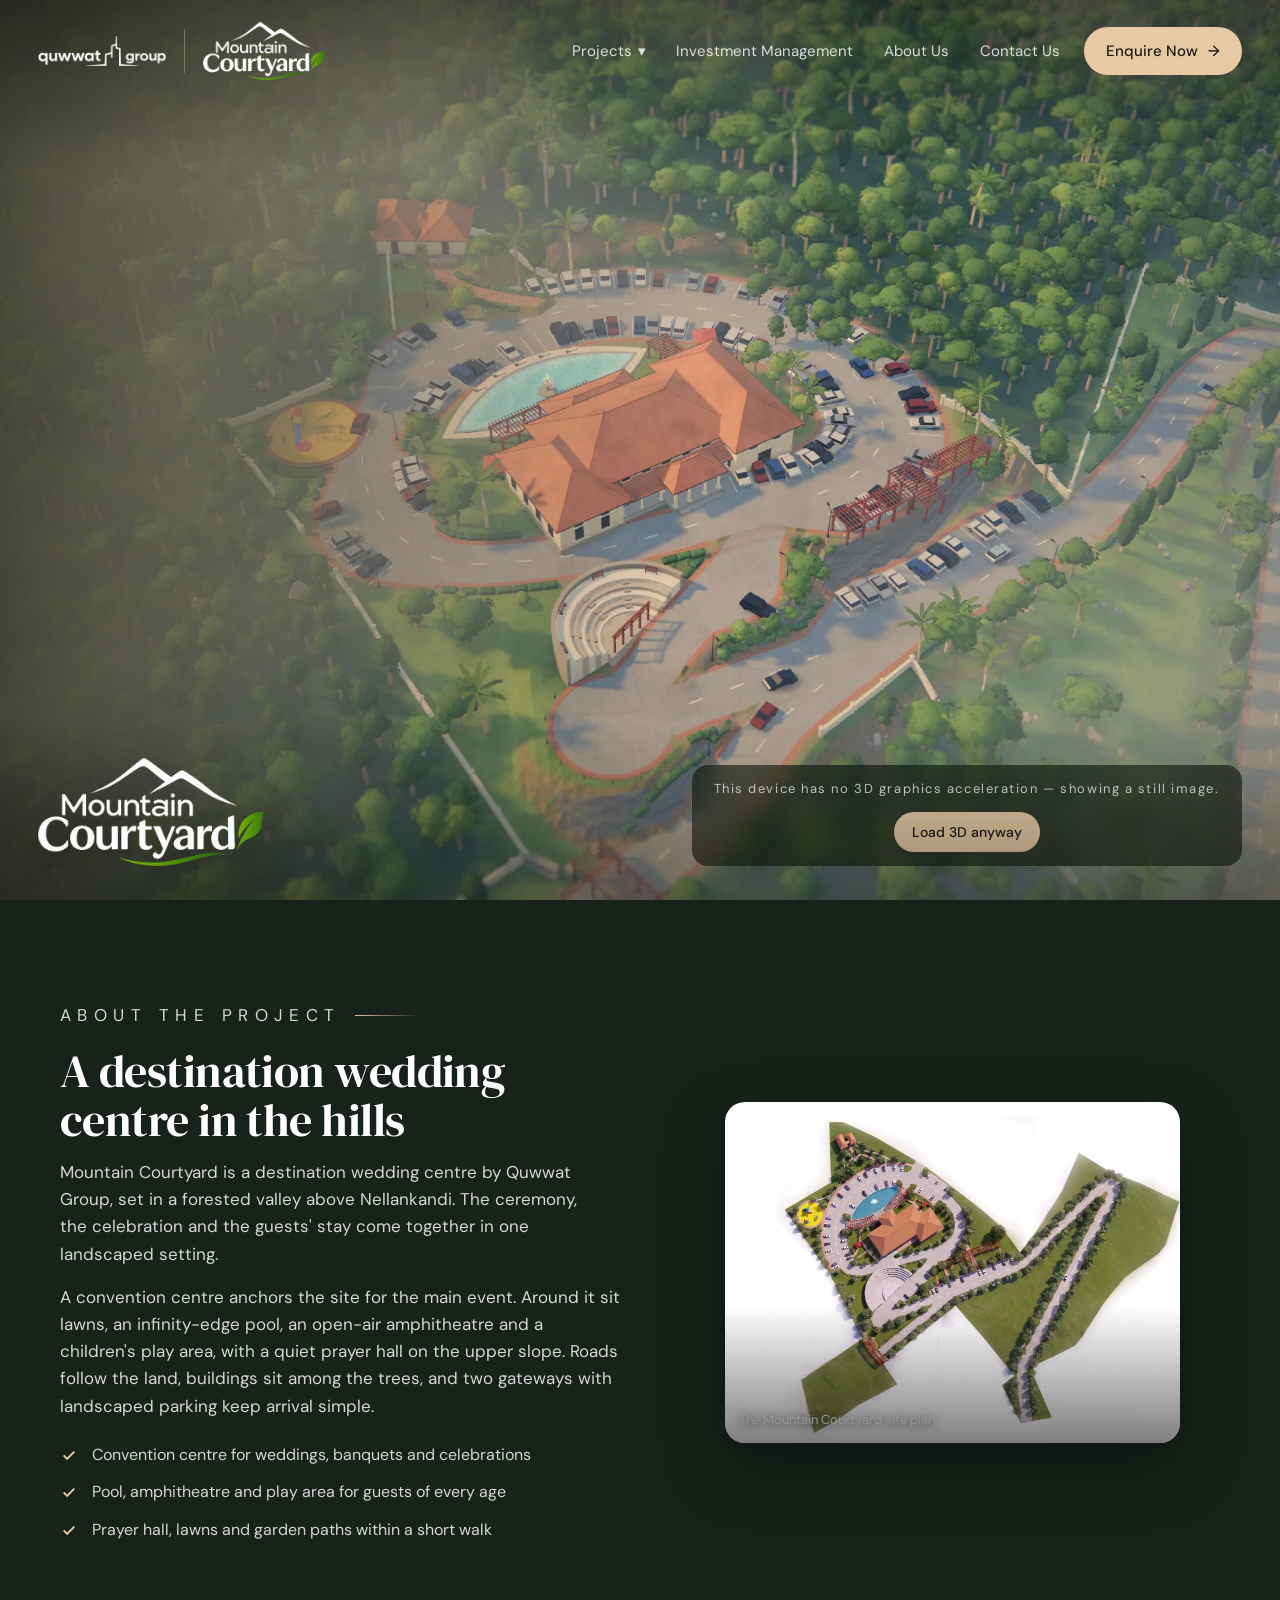
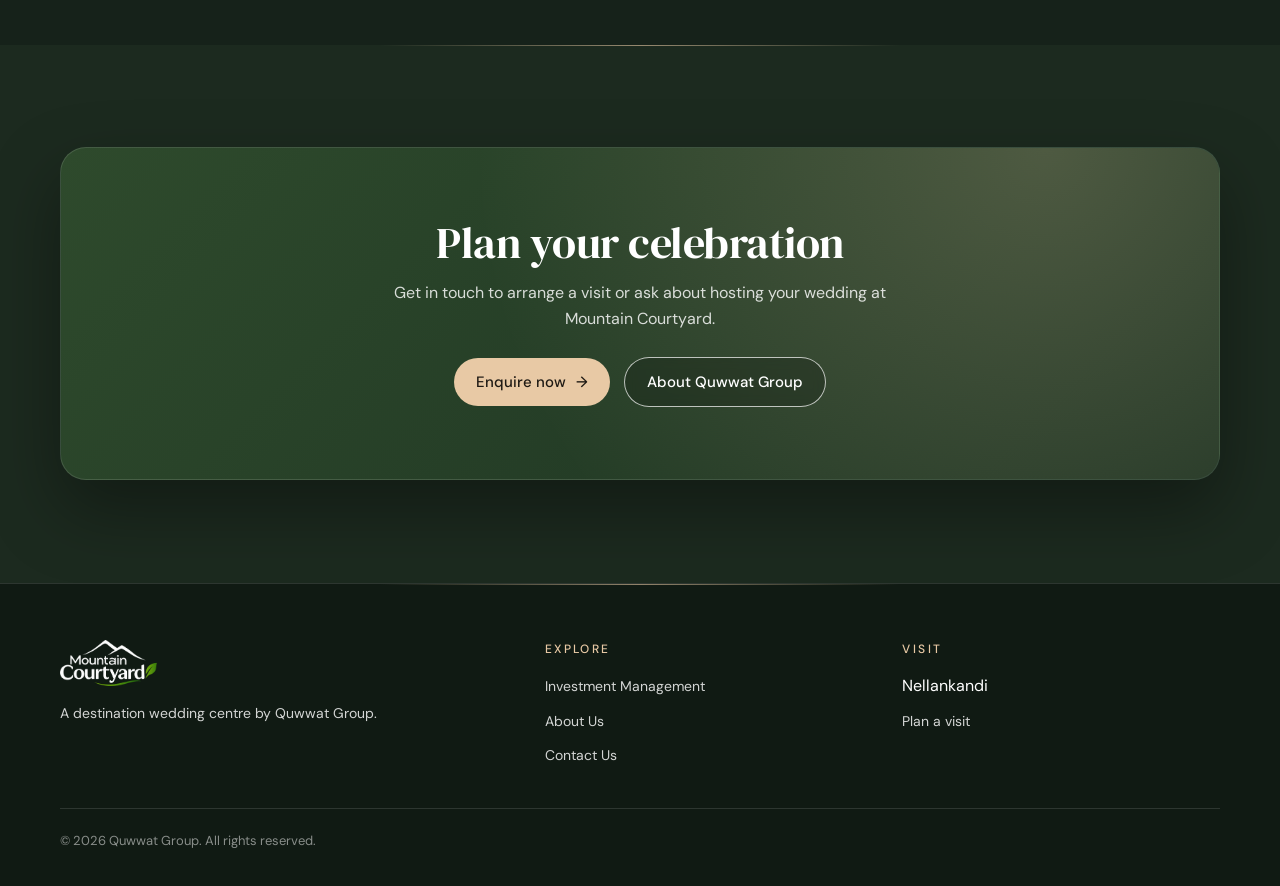
==== commit 76ee5e5c: "Content focus to Quwwat Group" ====
--- a/index.html
+++ b/index.html
@@ -4,13 +4,14 @@
   <meta charset="utf-8" />
   <meta name="viewport" content="width=device-width, initial-scale=1" />
   <title>Mountain Courtyard — Quwwat Group</title>
-  <meta name="description" content="Mountain Courtyard by Quwwat Group — a harmonious blend of nature, recreation and community living." />
+  <meta name="description" content="Mountain Courtyard is a destination wedding centre by Quwwat Group: a convention hall, pool, amphitheatre and gardens in a forested valley." />
   <link rel="preconnect" href="https://fonts.googleapis.com" />
   <link rel="preconnect" href="https://fonts.gstatic.com" crossorigin />
   <!-- Fonts load without holding up the first paint (text shows in the fallback face, then swaps) -->
   <link rel="stylesheet" href="https://fonts.googleapis.com/css2?family=DM+Sans:wght@400;500;600&family=DM+Serif+Display&display=swap" media="print" onload="this.media='all'" />
   <noscript><link rel="stylesheet" href="https://fonts.googleapis.com/css2?family=DM+Sans:wght@400;500;600&family=DM+Serif+Display&display=swap" /></noscript>
   <link rel="stylesheet" href="./src/styles/hero.css" />
+  <link rel="stylesheet" href="./src/styles/pages.css" />
   <link rel="modulepreload" href="./src/hero/main.js" />
   <script type="importmap">
     { "imports": {
@@ -48,9 +49,7 @@
     </header>
 
     <div class="hero__copy">
-      <p class="eyebrow">Introducing</p>
       <h1 class="hero__title"><img src="./public/assets/logos/mountain_courtyard_logo_white.webp" width="135" height="64" alt="Mountain Courtyard" class="hero__logo" /></h1>
-      <p class="hero__lead">A harmonious blend of nature, <br />recreation and community living.</p>
     </div>
 
     <section class="panel" id="panel-images" role="tabpanel" aria-labelledby="tab-images" hidden>
@@ -104,6 +103,55 @@
     </div>
   </section>
 
+  <main id="about-project">
+  <section class="section"><div class="wrap">
+    <div class="split">
+      <div>
+        <p class="eyebrow">About the project</p>
+        <h2>A destination wedding centre in the hills</h2>
+        <p>Mountain Courtyard is a destination wedding centre by Quwwat Group, set in a forested valley above Nellankandi. The ceremony, the celebration and the guests' stay come together in one landscaped setting.</p>
+        <p>A convention centre anchors the site for the main event. Around it sit lawns, an infinity-edge pool, an open-air amphitheatre and a children's play area, with a quiet prayer hall on the upper slope. Roads follow the land, buildings sit among the trees, and two gateways with landscaped parking keep arrival simple.</p>
+        <ul class="ticks">
+          <li>Convention centre for weddings, banquets and celebrations</li>
+          <li>Pool, amphitheatre and play area for guests of every age</li>
+          <li>Prayer hall, lawns and garden paths within a short walk</li>
+        </ul>
+      </div>
+      <figure class="split__media"><img src="./public/assets/images/site-render.webp" alt="Rendered layout of the Mountain Courtyard site" loading="lazy" decoding="async" /><figcaption>The Mountain Courtyard site plan</figcaption></figure>
+    </div>
+  </div></section>
+  <section class="section section--alt"><div class="wrap"><div class="cta">
+    <h2>Plan your celebration</h2>
+    <p>Get in touch to arrange a visit or ask about hosting your wedding at Mountain Courtyard.</p>
+    <a class="btn btn--sand" href="contact.html">Enquire now <span aria-hidden="true">→</span></a>
+    <a class="btn btn--ghost" href="about.html">About Quwwat Group</a>
+  </div></div></section>
+  </main>
+  <footer class="footer">
+    <div class="footer__top">
+      <div class="footer__brand">
+        <img src="./public/assets/logos/mountain_courtyard_logo_white.webp" width="135" height="64" alt="Mountain Courtyard" />
+        <p>A destination wedding centre by Quwwat Group.</p>
+      </div>
+      <div>
+        <h4>Explore</h4>
+        <ul>
+          <li><a href="investment.html">Investment Management</a></li>
+          <li><a href="about.html">About Us</a></li>
+          <li><a href="contact.html">Contact Us</a></li>
+        </ul>
+      </div>
+      <div>
+        <h4>Visit</h4>
+        <ul>
+          <li>Nellankandi</li>
+          <li><a href="contact.html">Plan a visit</a></li>
+        </ul>
+      </div>
+    </div>
+    <p class="footer__bottom">© 2026 Quwwat Group. All rights reserved.</p>
+  </footer>
+
   <script>
     // Browsers block ES modules on file:// pages, so the 3D scene can never load there.
     if (location.protocol === 'file:') {
--- a/src/styles/hero.css
+++ b/src/styles/hero.css
@@ -279,3 +279,54 @@
 }
 /* Below 360 px there is no room for the button at all: "Contact Us" stays in the menu. */
 @media (max-width: 359px) { .nav .nav__cta { display: none; } .nav__toggle { margin-left: auto; } }
+
+/* ===================== Premium polish ===================== */
+:root { color-scheme: dark; --ease: cubic-bezier(.22, 1, .36, 1); }
+::selection { background: var(--sand); color: var(--sand-ink); }
+/* page changes cross-fade instead of flashing (Chrome / Edge / Safari 18; elsewhere a normal page change) */
+@view-transition { navigation: auto; }
+::view-transition-old(root), ::view-transition-new(root) { animation-duration: .35s; }
+
+/* header links: the underline draws in from the left */
+.nav__links > a, .nav__trigger { position: relative; border-bottom: 0 !important; }
+.nav__links > a::after, .nav__trigger::after { content: ""; position: absolute; left: 0; right: 0; bottom: -1px; height: 2px; background: var(--sand);
+  transform: scaleX(0); transform-origin: left; transition: transform .35s var(--ease); }
+.nav__links > a:hover::after, .nav__links > a.is-active::after, .nav__trigger:hover::after, .nav__dropdown.is-open .nav__trigger::after { transform: scaleX(1); }
+@media (max-width: 1100px) { .nav__links > a::after, .nav__trigger::after { display: none; } }
+
+/* buttons: arrow nudges, soft lift and glow */
+.btn { transition: transform .3s var(--ease), box-shadow .3s var(--ease), background .2s; }
+.btn:hover { box-shadow: 0 10px 28px rgba(232, 201, 165, .28); }
+.btn--ghost:hover { box-shadow: none; background: rgba(255, 255, 255, .14); }
+.btn span[aria-hidden] { display: inline-block; transition: transform .3s var(--ease); }
+.btn:hover span[aria-hidden] { transform: translateX(4px); }
+.btn:active { transform: translateY(0) scale(.98); }
+
+/* hero copy slides up as the page opens */
+@keyframes rise { from { opacity: 0; transform: translateY(18px); } }
+.hero__copy > * { animation: rise .9s var(--ease) both; }
+.hero__copy > :nth-child(2) { animation-delay: .12s; }
+.hero__copy > :nth-child(3) { animation-delay: .24s; }
+.hero__copy > :nth-child(4) { animation-delay: .36s; }
+.hero__copy { max-width: 520px; }
+.hero__about { margin: 14px 0 0; font-size: clamp(13px, .95vw, 15px); line-height: 1.6; color: var(--ink-soft); text-shadow: 0 1px 12px rgba(0, 0, 0, .5); }
+@media (max-width: 760px) { .hero__about { font-size: 12.5px; line-height: 1.5; margin-top: 10px; } }
+.nav { animation: rise .8s var(--ease) both; }
+
+/* carousel: richer glass, lit active shot, slow zoom on hover */
+.shots { box-shadow: 0 18px 50px rgba(0, 0, 0, .35), inset 0 1px 0 rgba(255, 255, 255, .12); animation: rise .9s .3s var(--ease) both; }
+.shot { background-size: 104%; transition: border-color .25s, transform .35s var(--ease), box-shadow .35s var(--ease), background-size .8s var(--ease); }
+.shot:hover { background-size: 118%; transform: translateY(-3px); }
+.shot.is-active { box-shadow: 0 0 0 1px rgba(255, 255, 255, .5), 0 10px 26px rgba(0, 0, 0, .45); transform: translateY(-2px); }
+.shot span { font-weight: 500; letter-spacing: .02em; }
+.shots__arrow { transition: background .2s, transform .2s var(--ease), border-color .2s; }
+.shots__arrow:hover { background: rgba(255, 255, 255, .18); border-color: rgba(255, 255, 255, .6); transform: scale(1.08); }
+.ctl { transition: background .2s, transform .2s var(--ease); }
+.ctl:hover { transform: scale(1.05); }
+.ctl-group .ctl:hover { transform: none; }
+.pin__label, .card { will-change: transform; }
+
+@media (prefers-reduced-motion: reduce) {
+  .hero__copy > *, .nav, .shots { animation: none !important; }
+  ::view-transition-group(*), ::view-transition-old(*), ::view-transition-new(*) { animation: none !important; }
+}
--- a/src/styles/pages.css
+++ b/src/styles/pages.css
@@ -0,0 +1,212 @@
+/* Content pages (Investment Management, About Us, Contact Us). Loaded after hero.css, which supplies the
+   colour tokens, the header (.nav) and the buttons (.btn). */
+:root {
+  --bg: #16221a;
+  --bg-2: #1c2a1f;
+  --card: rgba(255, 255, 255, .045);
+  --card-line: rgba(255, 255, 255, .12);
+  --max: 1160px;
+}
+html { scroll-behavior: smooth; height: auto; }
+body { height: auto; min-height: 100%; background: var(--bg); line-height: 1.6; }
+a { color: inherit; }
+img { max-width: 100%; }
+.skip { position: absolute; left: 12px; top: -60px; z-index: 10; padding: 10px 16px; border-radius: 999px; background: var(--sand); color: var(--sand-ink); text-decoration: none; }
+.skip:focus { top: 12px; }
+
+/* header: fixed, turns solid once the page has scrolled */
+.nav--page { position: fixed; transition: background .3s, backdrop-filter .3s, padding .3s, box-shadow .3s; }
+.nav--page.is-scrolled { background: rgba(16, 26, 19, .86); backdrop-filter: blur(14px); padding-top: 12px; padding-bottom: 12px; box-shadow: 0 1px 0 var(--card-line); }
+.nav--page.is-scrolled .nav__logo--project { height: 46px; }
+.nav--page .nav__logo--project { transition: height .3s; }
+
+/* ---------- page banner ---------- */
+.banner { position: relative; min-height: min(62vh, 520px); display: flex; align-items: flex-end; overflow: hidden; isolation: isolate; }
+.banner__img { position: absolute; inset: 0; z-index: -2; width: 100%; height: 100%; object-fit: cover; }
+.banner::before { content: ""; position: absolute; inset: 0; z-index: -1;
+  background: linear-gradient(180deg, rgba(10, 17, 12, .7) 0%, rgba(10, 17, 12, .35) 38%, rgba(22, 34, 26, .92) 88%, var(--bg) 100%); }
+.banner__inner { width: 100%; max-width: var(--max); margin: 0 auto; padding: 150px var(--gutter) 64px; }
+.banner h1 { margin: 0 0 16px; font: 400 clamp(40px, 5.6vw, 76px)/1 var(--font-display); letter-spacing: -.01em; text-shadow: 0 2px 24px rgba(0, 0, 0, .4); }
+.banner p { margin: 0; max-width: 620px; font-size: clamp(16px, 1.3vw, 19px); color: var(--ink-soft); }
+.crumbs { margin: 0 0 22px; font-size: 13px; letter-spacing: .12em; text-transform: uppercase; color: var(--ink-soft); }
+.crumbs a { text-decoration: none; opacity: .8; } .crumbs a:hover { opacity: 1; }
+.crumbs span { margin: 0 8px; opacity: .5; }
+
+/* ---------- sections ---------- */
+.section { padding: clamp(56px, 8vw, 104px) var(--gutter); }
+.section--alt { background: var(--bg-2); }
+.wrap { max-width: var(--max); margin: 0 auto; }
+.section__head { max-width: 680px; margin: 0 0 clamp(28px, 4vw, 52px); }
+.section__head--center { margin-left: auto; margin-right: auto; text-align: center; }
+.section__head--center .eyebrow { justify-content: center; }
+.section__head--center .eyebrow::before { content: ""; width: 64px; height: 1px; background: var(--ink-soft); }
+.section h2 { margin: 0 0 14px; font: 400 clamp(30px, 3.6vw, 48px)/1.08 var(--font-display); }
+.section__head p, .lede { margin: 0; color: var(--ink-soft); font-size: 17px; }
+.note { margin: 28px 0 0; font-size: 13px; color: rgba(255, 255, 255, .55); }
+
+/* split: text + media */
+.split { display: grid; grid-template-columns: 1.05fr 1fr; gap: clamp(28px, 5vw, 72px); align-items: center; }
+.split--flip > :first-child { order: 2; }
+.split__media { position: relative; border-radius: 20px; overflow: hidden; box-shadow: 0 24px 60px rgba(0, 0, 0, .4); aspect-ratio: 4 / 3; background: #223322; }
+.split__media img { width: 100%; height: 100%; object-fit: cover; display: block; }
+.split__media figcaption { position: absolute; left: 14px; bottom: 12px; font-size: 13px; text-shadow: 0 1px 8px rgba(0, 0, 0, .8); }
+.split__media::after { content: ""; position: absolute; inset: 0; background: linear-gradient(transparent 60%, rgba(0, 0, 0, .5)); pointer-events: none; }
+.split p { color: var(--ink-soft); font-size: 17px; margin: 0 0 16px; }
+.ticks { list-style: none; margin: 22px 0 0; padding: 0; display: grid; gap: 12px; }
+.ticks li { position: relative; padding-left: 32px; color: var(--ink-soft); }
+.ticks li::before { content: ""; position: absolute; left: 0; top: .3em; width: 18px; height: 18px; border-radius: 50%; background: var(--sand);
+  -webkit-mask: url("data:image/svg+xml,%3Csvg xmlns='http://www.w3.org/2000/svg' viewBox='0 0 24 24'%3E%3Cpath d='M9.5 17.5 4 12l1.8-1.8 3.7 3.7 8.7-8.7L20 7.0z'/%3E%3C/svg%3E") center/contain no-repeat; mask: url("data:image/svg+xml,%3Csvg xmlns='http://www.w3.org/2000/svg' viewBox='0 0 24 24'%3E%3Cpath d='M9.5 17.5 4 12l1.8-1.8 3.7 3.7 8.7-8.7L20 7.0z'/%3E%3C/svg%3E") center/contain no-repeat; }
+
+/* cards */
+.grid { display: grid; gap: 20px; }
+.grid--3 { grid-template-columns: repeat(3, 1fr); }
+.grid--4 { grid-template-columns: repeat(4, 1fr); }
+.grid--2 { grid-template-columns: repeat(2, 1fr); }
+.tile { padding: 28px 26px; border-radius: 18px; background: var(--card); border: 1px solid var(--card-line); transition: transform .25s, border-color .25s, background .25s; }
+.tile:hover { transform: translateY(-4px); border-color: rgba(232, 201, 165, .5); background: rgba(255, 255, 255, .07); }
+.tile__icon { width: 46px; height: 46px; margin-bottom: 18px; display: grid; place-items: center; border-radius: 14px; background: rgba(232, 201, 165, .14); color: var(--sand); }
+.tile__icon svg { width: 24px; height: 24px; fill: none; stroke: currentColor; stroke-width: 1.7; stroke-linecap: round; stroke-linejoin: round; }
+.tile h3 { margin: 0 0 8px; font: 400 24px/1.15 var(--font-display); }
+.tile p { margin: 0; color: var(--ink-soft); font-size: 15px; }
+
+/* steps */
+.steps { counter-reset: step; list-style: none; margin: 0; padding: 0; display: grid; grid-template-columns: repeat(4, 1fr); gap: 20px; }
+.steps li { position: relative; counter-increment: step; padding: 26px 22px 24px; border-radius: 18px; border: 1px solid var(--card-line); background: var(--card); }
+.steps li::before { content: "0" counter(step); display: block; margin-bottom: 14px; font: 400 40px/1 var(--font-display); color: var(--sand); }
+.steps h3 { margin: 0 0 8px; font-size: 18px; font-weight: 500; }
+.steps p { margin: 0; color: var(--ink-soft); font-size: 15px; }
+
+/* call to action band */
+.cta { position: relative; overflow: hidden; isolation: isolate; padding: clamp(44px, 6vw, 72px) clamp(24px, 5vw, 64px); border-radius: 26px; text-align: center;
+  background: linear-gradient(135deg, #2e4a2c, #1d3322); border: 1px solid var(--card-line); }
+.cta::before { content: ""; position: absolute; z-index: -1; inset: 0; background: radial-gradient(circle at 85% 0%, rgba(232, 201, 165, .22), transparent 55%); }
+.cta h2 { margin: 0 0 12px; font: 400 clamp(28px, 3.4vw, 44px)/1.1 var(--font-display); }
+.cta p { margin: 0 auto 26px; max-width: 520px; color: var(--ink-soft); }
+.cta .btn + .btn { margin-left: 10px; }
+
+/* stat strip */
+.stats { display: grid; grid-template-columns: repeat(4, 1fr); gap: 1px; border-radius: 18px; overflow: hidden; background: var(--card-line); border: 1px solid var(--card-line); }
+.stats div { padding: 26px 22px; background: var(--bg-2); }
+.stats b { display: block; font: 400 clamp(28px, 3vw, 40px)/1.1 var(--font-display); color: var(--sand); }
+.stats span { font-size: 14px; color: var(--ink-soft); }
+
+/* FAQ */
+.faq { display: grid; gap: 12px; max-width: 820px; }
+.faq details { border-radius: 14px; border: 1px solid var(--card-line); background: var(--card); padding: 0 22px; }
+.faq summary { cursor: pointer; padding: 18px 0; font-weight: 500; list-style: none; display: flex; justify-content: space-between; gap: 16px; }
+.faq summary::-webkit-details-marker { display: none; }
+.faq summary::after { content: "+"; font-size: 22px; line-height: 1; color: var(--sand); transition: transform .2s; }
+.faq details[open] summary::after { transform: rotate(45deg); }
+.faq details p { margin: 0 0 18px; color: var(--ink-soft); }
+
+/* ---------- contact ---------- */
+.contact { display: grid; grid-template-columns: 1.25fr 1fr; gap: clamp(24px, 4vw, 56px); align-items: start; }
+.form { padding: clamp(24px, 3vw, 40px); border-radius: 22px; background: var(--card); border: 1px solid var(--card-line); display: grid; gap: 18px; }
+.form__row { display: grid; grid-template-columns: 1fr 1fr; gap: 18px; }
+.field { display: grid; gap: 7px; }
+.field label { font-size: 13px; letter-spacing: .06em; color: var(--ink-soft); }
+.field input, .field select, .field textarea { width: 100%; padding: 13px 14px; border-radius: 12px; border: 1px solid var(--line); background: rgba(8, 14, 9, .45);
+  color: var(--ink); font: inherit; font-size: 15px; transition: border-color .2s, box-shadow .2s; }
+.field textarea { min-height: 130px; resize: vertical; }
+.field select { appearance: none; background-image: url("data:image/svg+xml,%3Csvg xmlns='http://www.w3.org/2000/svg' width='12' height='8'%3E%3Cpath d='M1 1l5 5 5-5' fill='none' stroke='%23e8c9a5' stroke-width='1.6'/%3E%3C/svg%3E"); background-repeat: no-repeat; background-position: right 14px center; padding-right: 38px; }
+.field option { color: #1f2a20; }
+.field input:focus, .field select:focus, .field textarea:focus { outline: none; border-color: var(--sand); box-shadow: 0 0 0 3px rgba(232, 201, 165, .25); }
+.field input::placeholder, .field textarea::placeholder { color: rgba(255, 255, 255, .38); }
+.field.is-invalid input, .field.is-invalid select, .field.is-invalid textarea { border-color: #e2745a; }
+.field__error { min-height: 1em; font-size: 12.5px; color: #ffa58f; }
+.form__foot { display: flex; align-items: center; justify-content: space-between; gap: 16px; flex-wrap: wrap; }
+.form__foot small { color: rgba(255, 255, 255, .55); max-width: 320px; }
+.form__status { margin: 0; padding: 12px 16px; border-radius: 12px; background: rgba(140, 198, 63, .14); border: 1px solid rgba(140, 198, 63, .4); font-size: 14px; }
+.form__status[hidden] { display: none; }
+.info { display: grid; gap: 16px; }
+.info__item { display: flex; gap: 16px; padding: 20px 22px; border-radius: 18px; background: var(--card); border: 1px solid var(--card-line); }
+.info__item .tile__icon { margin: 0; flex: none; }
+.info__item h3 { margin: 0 0 4px; font-size: 16px; font-weight: 500; }
+.info__item p, .info__item a { margin: 0; color: var(--ink-soft); font-size: 15px; text-decoration: none; }
+.info__item a:hover { color: var(--ink); text-decoration: underline; }
+.map-card { position: relative; display: block; border-radius: 18px; overflow: hidden; aspect-ratio: 16 / 10; border: 1px solid var(--card-line); text-decoration: none; }
+.map-card img { width: 100%; height: 100%; object-fit: cover; display: block; transition: transform .6s; }
+.map-card:hover img { transform: scale(1.04); }
+.map-card span { position: absolute; left: 14px; bottom: 12px; padding: 8px 14px; border-radius: 999px; background: rgba(14, 22, 16, .75); backdrop-filter: blur(8px); font-size: 13px; }
+
+/* ---------- footer ---------- */
+.footer { padding: 56px var(--gutter) 34px; background: #101a13; border-top: 1px solid var(--card-line); }
+.footer__top { max-width: var(--max); margin: 0 auto; display: grid; grid-template-columns: 1.4fr repeat(2, 1fr); gap: 40px; }
+.footer__brand img { height: 46px; width: auto; display: block; margin-bottom: 16px; }
+.footer__brand p { margin: 0; max-width: 340px; color: var(--ink-soft); font-size: 14px; }
+.footer h4 { margin: 0 0 14px; font-size: 12px; letter-spacing: .2em; text-transform: uppercase; color: var(--sand); font-weight: 500; }
+.footer ul { list-style: none; margin: 0; padding: 0; display: grid; gap: 9px; }
+.footer a { color: var(--ink-soft); text-decoration: none; font-size: 14px; } .footer a:hover { color: var(--ink); text-decoration: underline; }
+.footer__bottom { max-width: var(--max); margin: 40px auto 0; padding-top: 22px; border-top: 1px solid var(--card-line); font-size: 13px; color: rgba(255, 255, 255, .5); }
+
+/* scroll reveal (only when JS has switched it on, so no-JS visitors still see everything) */
+.js .reveal { opacity: 0; transform: translateY(22px); transition: opacity .7s ease, transform .7s ease; transition-delay: var(--d, 0s); }
+.js .reveal.is-in { opacity: 1; transform: none; }
+@media (prefers-reduced-motion: reduce) { html { scroll-behavior: auto; } .js .reveal { opacity: 1; transform: none; } }
+
+@media (max-width: 1000px) {
+  .grid--4, .steps, .stats { grid-template-columns: repeat(2, 1fr); }
+  .grid--3 { grid-template-columns: 1fr 1fr; }
+  .contact, .split { grid-template-columns: 1fr; }
+  .split--flip > :first-child { order: 0; }
+  .footer__top { grid-template-columns: 1fr 1fr; } .footer__brand { grid-column: 1 / -1; }
+}
+@media (max-width: 640px) {
+  .grid--3, .grid--2, .grid--4, .steps, .form__row { grid-template-columns: 1fr; }
+  .stats { grid-template-columns: 1fr 1fr; }
+  .banner__inner { padding-top: 120px; padding-bottom: 44px; }
+  .cta .btn + .btn { margin: 10px 0 0; }
+  .footer__top { grid-template-columns: 1fr; }
+}
+
+/* ===================== Premium polish ===================== */
+/* reading progress + back to top */
+.progress { position: fixed; z-index: 20; top: 0; left: 0; right: 0; height: 3px; transform: scaleX(0); transform-origin: left;
+  background: linear-gradient(90deg, #8cc63f, var(--sand)); pointer-events: none; }
+.to-top { position: fixed; z-index: 15; right: var(--gutter); bottom: 24px; width: 48px; height: 48px; display: grid; place-items: center; border-radius: 50%;
+  border: 1px solid var(--line); background: var(--glass-strong); backdrop-filter: blur(10px); cursor: pointer; opacity: 0; visibility: hidden; transform: translateY(12px);
+  transition: opacity .3s, transform .3s var(--ease), visibility .3s, background .2s; }
+.to-top.is-shown { opacity: 1; visibility: visible; transform: none; }
+.to-top:hover { background: var(--sand); color: var(--sand-ink); }
+.to-top svg { width: 22px; height: 22px; fill: none; stroke: currentColor; stroke-width: 2; stroke-linecap: round; stroke-linejoin: round; }
+.to-top:focus-visible { outline: 2px solid #fff; outline-offset: 3px; }
+
+/* banner: image drifts slower than the page, text rises in */
+.banner__img { transform: scale(1.08); will-change: transform; animation: fade-in 1.4s ease both; }
+@keyframes fade-in { from { opacity: 0; } }
+.banner__inner > * { animation: rise .9s var(--ease) both; }
+.banner__inner > :nth-child(1) { animation-delay: .05s; } .banner__inner > :nth-child(2) { animation-delay: .15s; } .banner__inner > :nth-child(3) { animation-delay: .27s; }
+.banner h1 { background: linear-gradient(180deg, #fff 35%, #e8d3b8); -webkit-background-clip: text; background-clip: text; color: transparent; text-shadow: none; }
+
+/* sections: hairline gold dividers, smoother skipped rendering for the long pages */
+.section { content-visibility: auto; contain-intrinsic-size: auto 640px; position: relative; }
+.section--alt::before, .footer::before { content: ""; position: absolute; left: 50%; top: 0; width: min(520px, 60%); height: 1px; transform: translateX(-50%);
+  background: linear-gradient(90deg, transparent, rgba(232, 201, 165, .6), transparent); }
+.footer { position: relative; }
+.section h2 { letter-spacing: -.012em; text-wrap: balance; }
+.lede, .section__head p, .split p { text-wrap: pretty; }
+.eyebrow { color: var(--sand); }
+.eyebrow::after { background: linear-gradient(90deg, var(--sand), transparent); }
+
+/* tiles: light follows the pointer, a gold edge appears */
+.tile, .info__item, .steps li { position: relative; overflow: hidden; isolation: isolate; }
+.tile::before, .info__item::before, .steps li::after { content: ""; position: absolute; inset: 0; z-index: -1; opacity: 0; transition: opacity .35s;
+  background: radial-gradient(260px circle at var(--mx, 50%) var(--my, 0%), rgba(232, 201, 165, .16), transparent 70%); pointer-events: none; }
+.tile:hover::before, .info__item:hover::before, .steps li:hover::after { opacity: 1; }
+.tile { box-shadow: 0 1px 0 rgba(255, 255, 255, .06) inset; transition: transform .4s var(--ease), border-color .3s, background .3s, box-shadow .4s var(--ease); }
+.tile:hover { box-shadow: 0 18px 40px rgba(0, 0, 0, .3), 0 1px 0 rgba(255, 255, 255, .08) inset; }
+.tile__icon { transition: transform .4s var(--ease), background .3s; }
+.tile:hover .tile__icon { transform: scale(1.08) rotate(-4deg); background: rgba(232, 201, 165, .24); }
+.steps li { transition: transform .4s var(--ease), border-color .3s; } .steps li:hover { transform: translateY(-4px); border-color: rgba(232, 201, 165, .5); }
+.split__media img { transition: transform 1.2s var(--ease); } .split__media:hover img { transform: scale(1.05); }
+.stats div { transition: background .3s; } .stats div:hover { background: #22342a; }
+.cta { box-shadow: 0 30px 70px rgba(0, 0, 0, .35); }
+.faq details { transition: border-color .3s, background .3s; } .faq details[open] { border-color: rgba(232, 201, 165, .45); background: rgba(255, 255, 255, .07); }
+.form { box-shadow: 0 30px 70px rgba(0, 0, 0, .3); backdrop-filter: blur(6px); }
+html { scrollbar-color: #3b5a3a var(--bg); scrollbar-width: thin; }
+.nav--page.is-scrolled { background: rgba(14, 22, 16, .78); backdrop-filter: blur(18px) saturate(1.4); }
+
+@media (prefers-reduced-motion: reduce) {
+  .banner__img, .banner__inner > * { animation: none !important; transform: none; }
+  .tile, .steps li, .tile__icon, .split__media img { transition: none !important; }
+}
